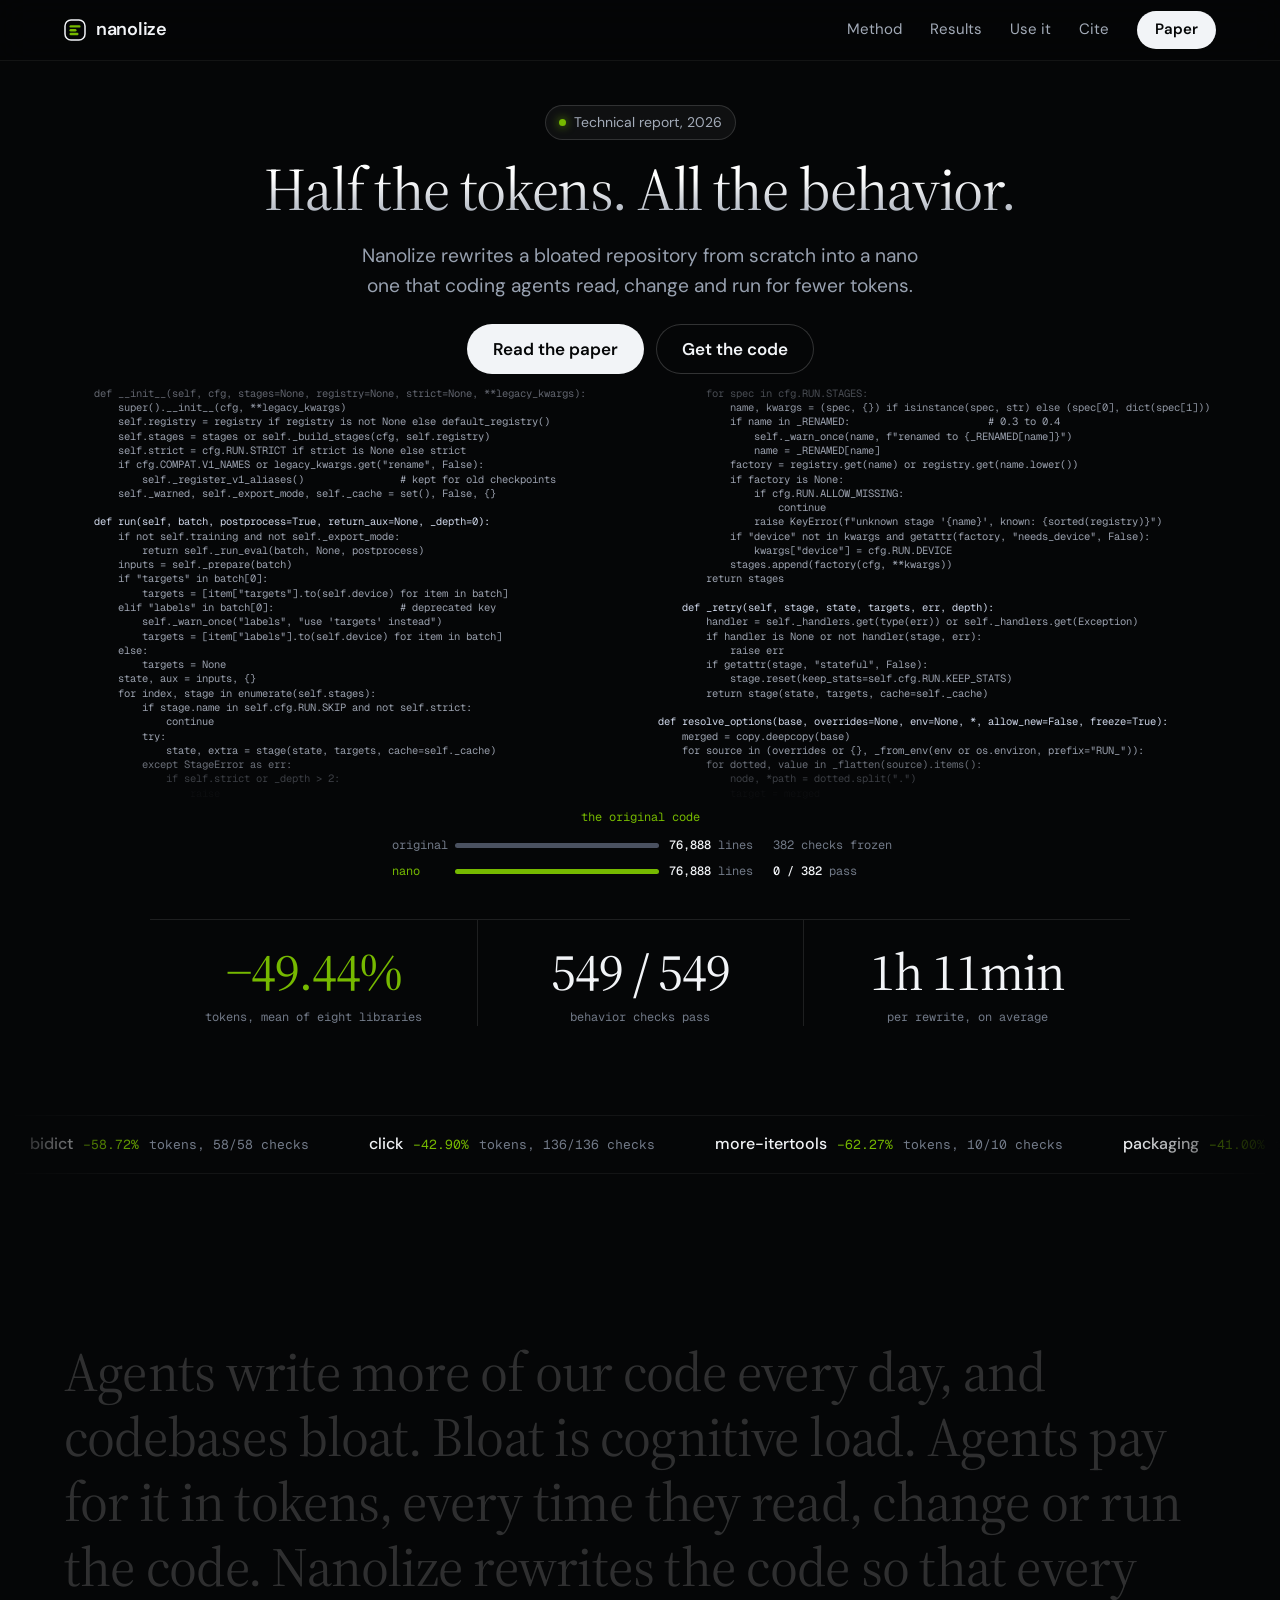
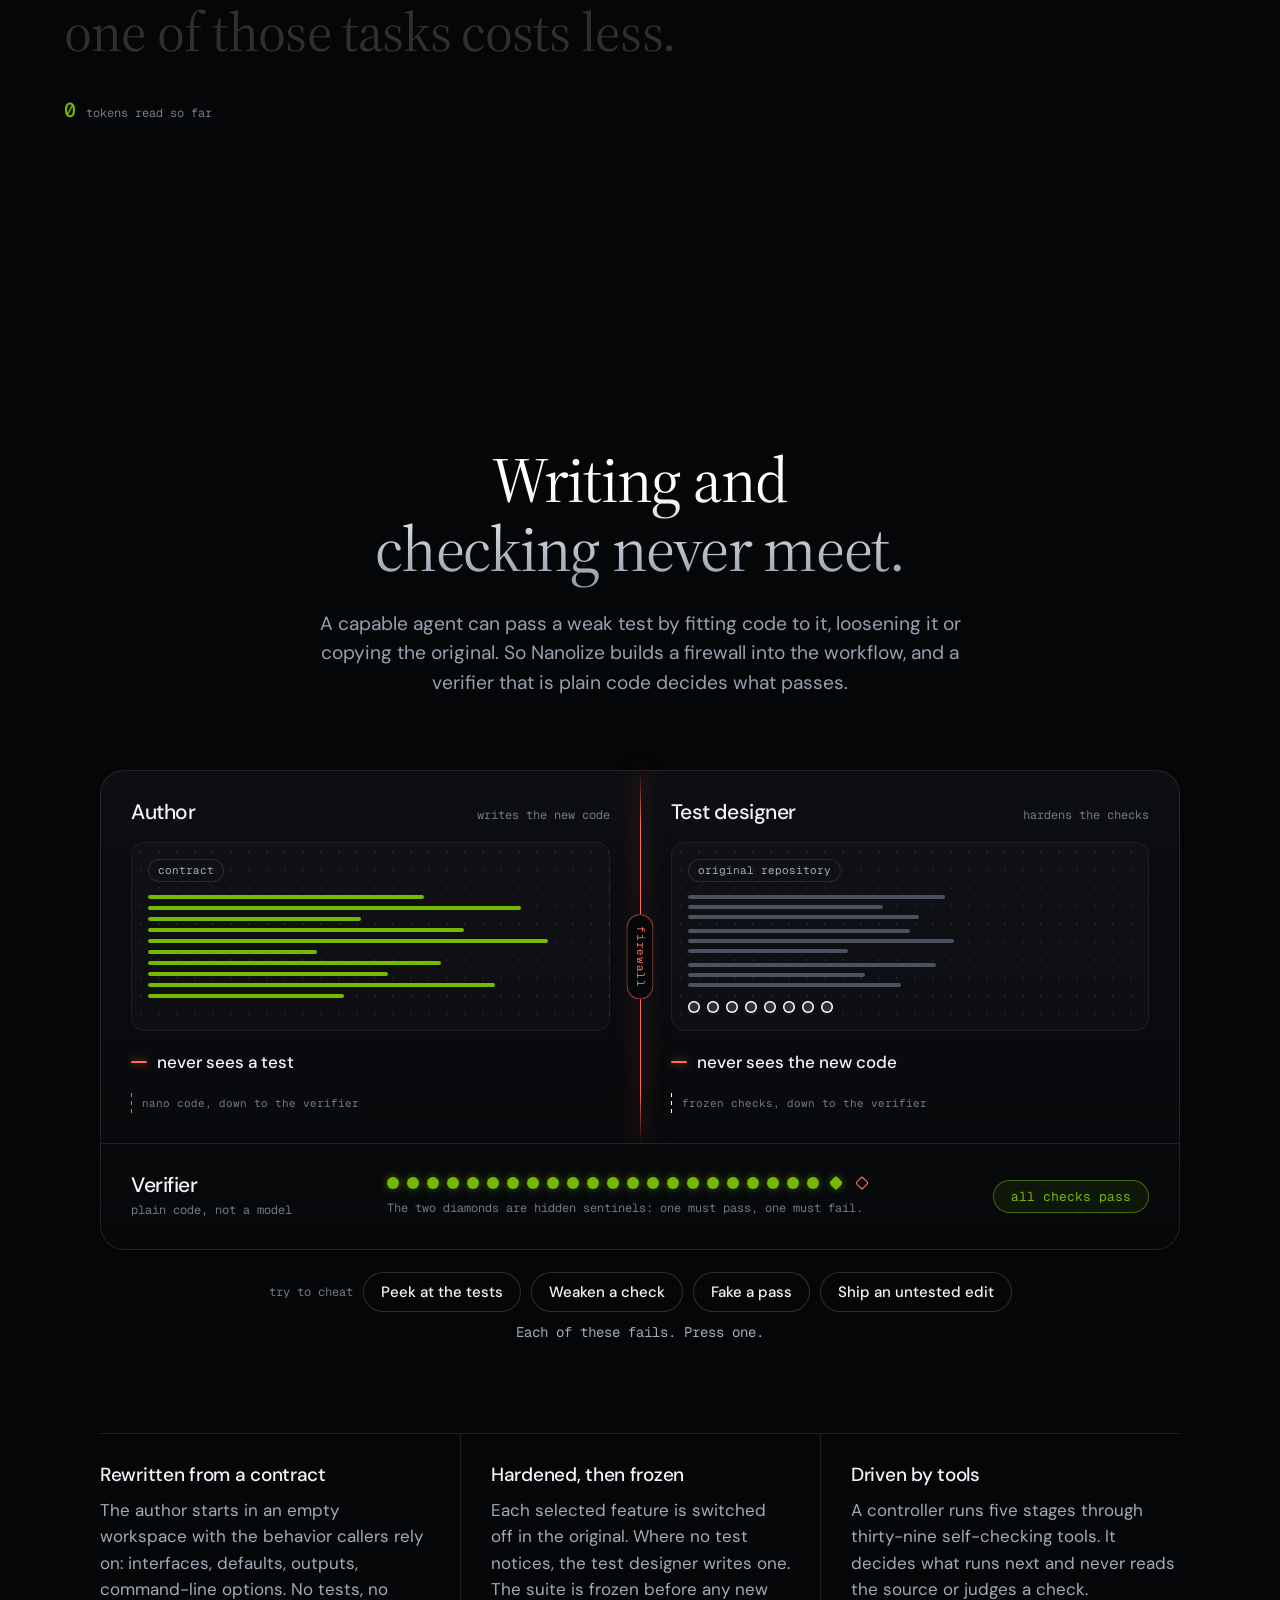
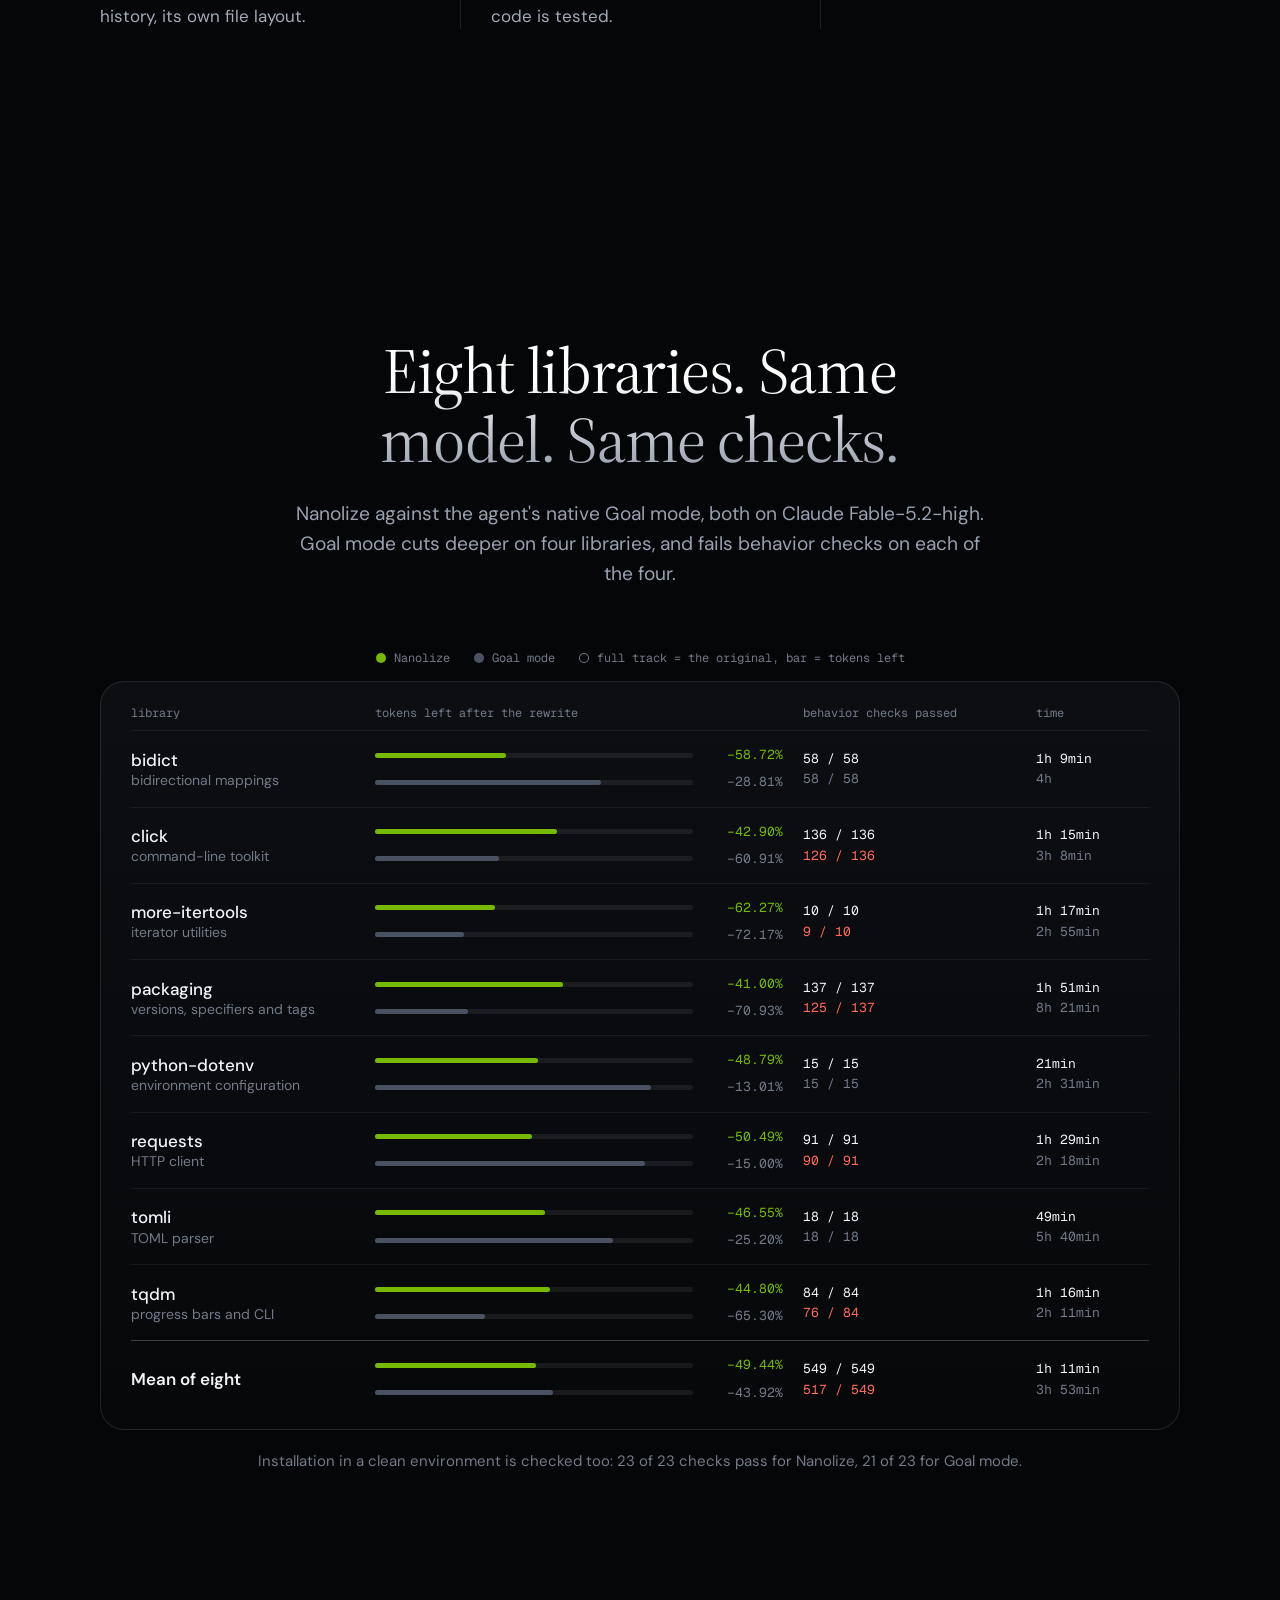
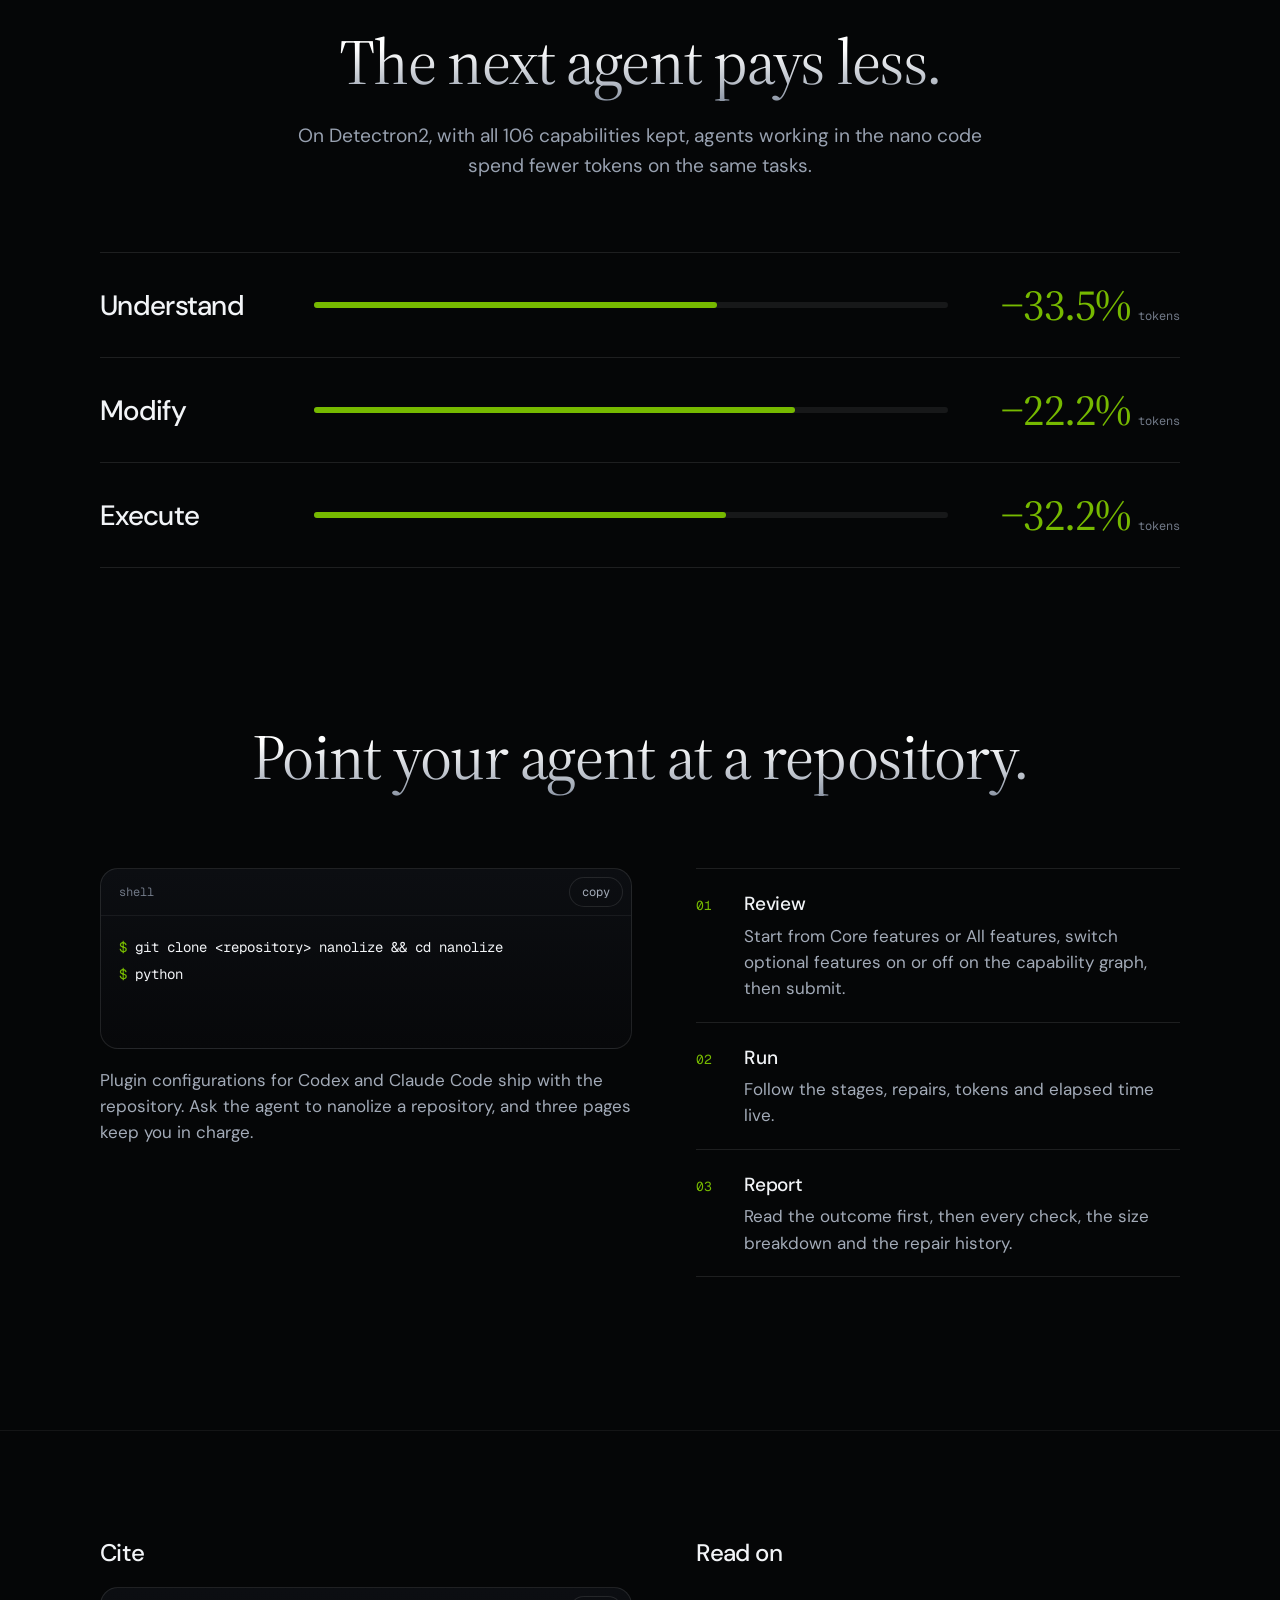
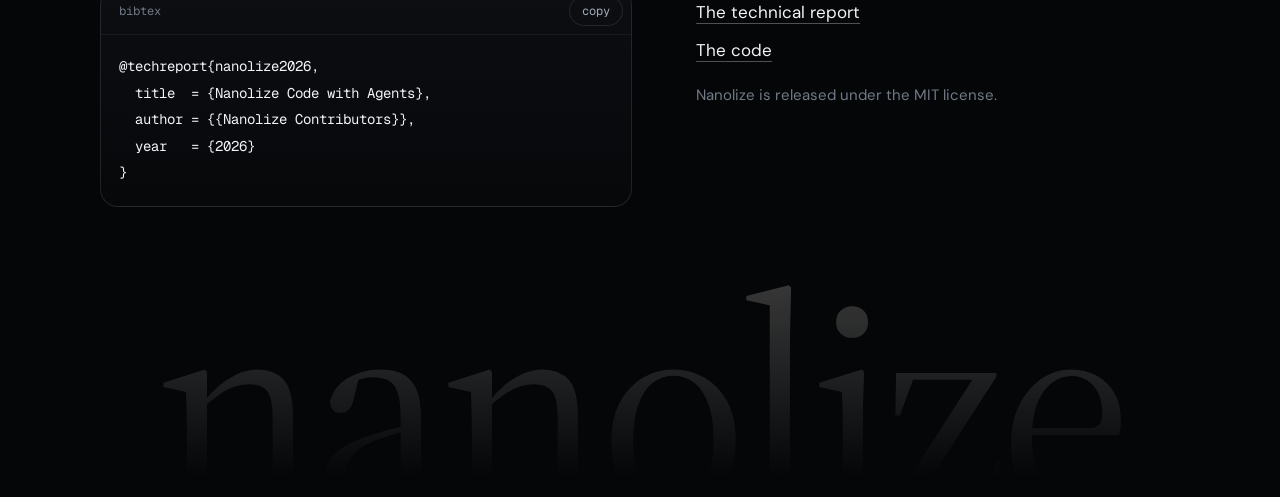
==== index.html @ 51756761 "Build of nanolize-homepage 665083f" ====
<!doctype html>
<html lang="en">
<head>
<meta charset="utf-8">
<meta name="viewport" content="width=device-width, initial-scale=1, viewport-fit=cover">
<title>Nanolize</title>
<meta name="description" content="Nanolize rewrites a bloated repository into a nano one that coding agents read, change and run for fewer tokens.">
<meta name="theme-color" content="#050607">
<link rel="icon" href="data:image/svg+xml,%3Csvg xmlns='http://www.w3.org/2000/svg' viewBox='0 0 22 22'%3E%3Crect width=%2722%27 height=%2722%27 fill=%27%23050607%27/%3E%3Crect x='1' y='1' width='20' height='20' rx='6' fill='none' stroke='%23EEF2FA' stroke-width='1.6'/%3E%3Crect x='5.5' y='6.2' width='11' height='2.4' fill='%23A8E62E'/%3E%3Crect x='5.5' y='10' width='7' height='2.4' fill='%23A8E62E'/%3E%3Crect x='5.5' y='13.8' width='9' height='2.4' fill='%23A8E62E'/%3E%3C/svg%3E">
<style>:root{padding:env(safe-area-inset-top,0px) 0 env(safe-area-inset-bottom,0px)}img{max-width:100%}[hidden]{display:none!important}</style>
<style>
/* Three typefaces, all open-licensed and embedded in the page when it is built (src/fonts): a serif for headlines
   and big numbers, a sans for everything else, a mono for readouts and code. */
@font-face{font-family:"Source Serif 4";font-style:normal;font-weight:300 700;font-display:swap;src:url([data-uri]) format("woff2");unicode-range:U+0000-00FF,U+0131,U+0152-0153,U+02BB-02BC,U+02C6,U+02DA,U+02DC,U+0304,U+0308,U+0329,U+2000-206F,U+20AC,U+2122,U+2191,U+2193,U+2212,U+2215,U+FEFF,U+FFFD}
@font-face{font-family:"DM Sans";font-style:normal;font-weight:300 700;font-display:swap;src:url([data-uri]) format("woff2");unicode-range:U+0000-00FF,U+0131,U+0152-0153,U+02BB-02BC,U+02C6,U+02DA,U+02DC,U+0304,U+0308,U+0329,U+2000-206F,U+20AC,U+2122,U+2191,U+2193,U+2212,U+2215,U+FEFF,U+FFFD}
@font-face{font-family:"Geist Mono";font-style:normal;font-weight:400 600;font-display:swap;src:url([data-uri]) format("woff2");unicode-range:U+0000-00FF,U+0131,U+0152-0153,U+02BB-02BC,U+02C6,U+02DA,U+02DC,U+0304,U+0308,U+0329,U+2000-206F,U+20AC,U+2122,U+2191,U+2193,U+2212,U+2215,U+FEFF,U+FFFD}
/* Shared page for every version. Centred section heads over one scene each; hairlines instead of boxes. Green is
   the only accent (nano code, passing checks); red appears only when something is blocked or fails.
   Colours are tokens so that a version can restyle the whole page: --hi is the high-contrast colour as an rgb
   triple (white on a dark ground, near-black on a light one), --g and --r are the green and red triples for
   fills and glows, --green is the green that is safe for text, --green-f the green for fills. */
:root{
  color-scheme:dark;
  --hi:255,255,255; --g:139,226,52; --r:255,107,87;
  --bg:#050607; --card:linear-gradient(180deg,#0C0E12,#07080A); --nav-bg:rgba(5,6,7,.7);
  --line:rgba(var(--hi),.10); --line-2:rgba(var(--hi),.06);
  --ink:#F2F4F7; --ink-2:#A3ABB8; --ink-3:#727A88; --ink-sub:#98A1B0; --mute:#4A5160;
  --grad-a:#fff; --grad-b:#8E97A6;
  --green:#8BE234; --green-f:#8BE234; --green-2:#C6F59A; --red:#FF6B57; --red-ink:#FFB4A9;
  --sans:"DM Sans",system-ui,-apple-system,"Segoe UI",Roboto,sans-serif;
  --serif:"Source Serif 4","Iowan Old Style","Palatino Linotype",Georgia,serif;
  --mono:"Geist Mono",ui-monospace,"SF Mono",SFMono-Regular,Menlo,Consolas,monospace;
}
*,*::before,*::after{box-sizing:border-box}
html{overflow-x:clip;scroll-behavior:smooth}
body{margin:0;background:var(--bg);color:var(--ink);font-family:var(--sans);font-size:1.0625rem;line-height:1.55;-webkit-text-size-adjust:100%;-webkit-font-smoothing:antialiased}
body::before{content:"";position:fixed;inset:0 0 auto;height:env(safe-area-inset-top,0px);z-index:20;background:var(--bg)}
h1,h2,h3,p,ol,ul,pre,table{margin:0}
ol,ul{padding:0;list-style:none}
a{color:inherit;text-decoration:none}
button{font:inherit;color:inherit}
:focus-visible{outline:2px solid var(--green);outline-offset:3px;border-radius:6px}
.wrap{max-width:1216px;margin-inline:auto;padding-left:max(16px,env(safe-area-inset-left,0px));padding-right:max(16px,env(safe-area-inset-right,0px))}
@media (min-width:760px){.wrap{padding-left:max(32px,env(safe-area-inset-left,0px));padding-right:max(32px,env(safe-area-inset-right,0px))}}
.m{font-family:var(--mono);font-size:.75rem;line-height:1.5;color:var(--ink-3)}
.num{font-variant-numeric:tabular-nums}
.btn{display:inline-flex;align-items:center;justify-content:center;height:50px;padding:0 26px;border-radius:999px;font-weight:600;white-space:nowrap;cursor:pointer;transition:background .2s,box-shadow .2s}
.btn.go{background:var(--ink);color:var(--bg)}
.btn.go:hover{background:rgb(var(--hi));box-shadow:0 0 0 4px rgba(var(--hi),.12)}
.btn.gh{box-shadow:inset 0 0 0 1px rgba(var(--hi),.18)}
.btn.gh:hover{box-shadow:inset 0 0 0 1px rgba(var(--hi),.5)}
.btn.sm{height:38px;padding:0 18px;font-size:.9375rem}

/* ---------- nav ---------- */
.nav{position:sticky;top:env(safe-area-inset-top,0px);z-index:15;background:var(--nav-bg);-webkit-backdrop-filter:blur(16px);backdrop-filter:blur(16px);border-bottom:1px solid var(--line-2)}
.nav .wrap{display:flex;align-items:center;gap:28px;min-height:60px}
.mark .lg{fill:var(--green-f)}
.mark{display:flex;align-items:center;gap:10px;font-weight:650;font-size:1.125rem;letter-spacing:-.02em;margin-right:auto}
.nav nav{display:flex;gap:28px;font-size:.9375rem;color:var(--ink-2)}
.nav nav a:hover{color:var(--ink)}
@media (max-width:759px){.nav nav{display:none}}

/* ---------- hero: shared type; the container and the scene come from the version ---------- */
.chip{display:inline-flex;align-items:center;gap:8px;padding:7px 14px;border-radius:999px;box-shadow:inset 0 0 0 1px rgba(var(--hi),.14);background:rgba(var(--hi),.04);font-size:.875rem;color:var(--ink-2)}
.chip i{width:7px;height:7px;border-radius:50%;background:var(--green-f);box-shadow:0 0 10px rgba(var(--g),.9)}
.grad{background:linear-gradient(180deg,var(--grad-a) 30%,var(--grad-b));-webkit-background-clip:text;background-clip:text;color:transparent;padding-bottom:.08em}
.hero h1{font-weight:500;font-size:clamp(2.75rem,7.2vw,5.9rem);line-height:1.03;letter-spacing:-.045em;margin-top:22px}
.hero h1 span{display:block}
.hero .sub{max-width:34em;margin:18px auto 0;font-size:clamp(1.0625rem,1.5vw,1.25rem);color:var(--ink-sub)}
.cta{display:flex;flex-wrap:wrap;justify-content:center;gap:12px;margin-top:30px}
/* The before/after readout under the scene: the original and the nano code on one scale, with the same checks.
   A version's script sets #orb-phase, #orb-lines, #orb-checks and the width of #orb-bar. */
.cmp{display:grid;gap:8px;width:min(100%,31rem);margin-inline:auto;text-align:left}
.cmp .ph{justify-self:center;display:inline-block;color:var(--green);margin-bottom:2px}
.cmp .row{display:grid;grid-template-columns:4.4em minmax(0,1fr) 7.8em 9.6em;align-items:center;gap:10px;white-space:nowrap}
.cmp .bar{display:block;height:5px;border-radius:99px}
.cmp .bar i{display:block;height:100%;width:100%;border-radius:99px;background:var(--mute)}
.cmp .nano .bar i{width:47.4%;background:var(--green-f)}
.cmp b{font-weight:500;color:var(--ink);transition:color .35s}
.cmp .nano .k{color:var(--green)}
.cmp.done .nano b{color:var(--green)}
.cmp.done .ph{animation:cmp-pop .8s cubic-bezier(.2,1.5,.4,1)}
@keyframes cmp-pop{0%{transform:scale(1)}35%{transform:scale(1.6)}100%{transform:scale(1)}}
@media (max-width:519px){.cmp .row{grid-template-columns:4.2em minmax(0,1fr) 7.8em}.cmp .c{grid-column:2/-1;margin-top:-6px}}
@media (prefers-reduced-motion: reduce){.cmp.done .ph{animation:none}}
.nums{display:grid;grid-template-columns:repeat(3,minmax(0,1fr));max-width:980px;margin:clamp(22px,3vw,40px) auto 0;border-top:1px solid var(--line)}
.nums li{padding:26px 12px 0}
.nums li+li{border-left:1px solid var(--line)}
.nums b{display:block;font-weight:500;font-size:clamp(1.9rem,4.2vw,3.25rem);line-height:1;letter-spacing:-.04em}
.nums li:first-child b{color:var(--green)}
.nums span{display:block;margin-top:10px}
@media (max-width:759px){.nums{grid-template-columns:minmax(0,1fr);border-top:0}.nums li{border-top:1px solid var(--line);padding:22px 0}.nums li+li{border-left:0}}

/* ---------- ticker ---------- */
.ticker{overflow:hidden;border-block:1px solid var(--line-2);-webkit-mask-image:linear-gradient(90deg,transparent,#000 12%,#000 88%,transparent);mask-image:linear-gradient(90deg,transparent,#000 12%,#000 88%,transparent)}
.ticker .run{display:flex;width:max-content;animation:slide 52s linear infinite}
.ticker:hover .run{animation-play-state:paused}
.ticker ul{display:flex}
.ticker li{display:flex;align-items:baseline;gap:10px;padding:16px 30px;font-family:var(--mono);font-size:.8125rem;color:var(--ink-3);white-space:nowrap}
.ticker b{font-family:var(--sans);font-weight:500;font-size:1rem;color:var(--ink)}
.ticker em{font-style:normal;color:var(--green)}
@keyframes slide{to{transform:translateX(-50%)}}

/* ---------- sections ---------- */
.sec{padding-block:clamp(80px,12vw,168px)}
.head{text-align:center;max-width:50rem;margin-inline:auto}
.h2{font-weight:500;font-size:clamp(2.1rem,5.2vw,4rem);line-height:1.05;letter-spacing:-.042em;text-wrap:balance}
.lede{margin:20px auto 0;max-width:36em;font-size:clamp(1.0625rem,1.5vw,1.25rem);color:var(--ink-sub)}

/* statement */
.say{padding-block:clamp(88px,13vw,190px)}
.say-text{font-weight:500;font-size:clamp(1.75rem,4.3vw,3.6rem);line-height:1.13;letter-spacing:-.038em;max-width:21em;margin-inline:auto}
.js .say-text span{color:rgba(var(--hi),.17);transition:color .3s}
.js .say-text span.lit{color:var(--ink)}
.say-meter{max-width:calc(21 * clamp(1.75rem,4.3vw,3.6rem));margin:30px auto 0;display:flex;align-items:baseline;gap:10px}
.say-meter b{font-weight:500;font-size:1.25rem;color:var(--green);font-variant-numeric:tabular-nums}

/* ---------- firewall scene ---------- */
.fw{position:relative;display:grid;grid-template-columns:minmax(0,1fr) 1px minmax(0,1fr);max-width:1080px;margin:clamp(40px,6vw,72px) auto 0;border:1px solid var(--line);border-radius:24px;background:var(--card)}
.room{padding:clamp(18px,2.6vw,30px);display:grid;gap:18px;grid-template-rows:auto 1fr auto auto;min-width:0}
.room header,.verifier .who{display:flex;flex-wrap:wrap;align-items:baseline;justify-content:space-between;gap:4px 16px}
.fw h3{font-weight:500;font-size:1.3125rem;line-height:1.1;letter-spacing:-.02em}
.ws{min-height:168px;border:1px solid var(--line-2);border-radius:14px;background:rgba(var(--hi),.02) radial-gradient(rgba(var(--hi),.07) 1px,transparent 1.3px) 0 0/18px 18px;padding:16px;display:grid;gap:13px;align-content:start}
.tagc{justify-self:start;font-family:var(--mono);font-size:.6875rem;line-height:1;padding:6px 10px;border-radius:999px;box-shadow:inset 0 0 0 1px var(--line);color:var(--ink-2)}
.code{display:grid;gap:7px}
.code i{display:block;height:4px;width:0;border-radius:99px;background:var(--green-f);transition:width .32s cubic-bezier(.2,.7,.2,1),background .2s}
.code i.on{width:var(--w)}
.code i.edited{width:var(--w2);background:rgb(var(--hi))}
.repo{display:grid;gap:10px}
.grp{display:grid;gap:6px;position:relative;transition:opacity .3s}
.grp i{display:block;height:4px;width:var(--w);border-radius:99px;background:var(--mute)}
.grp.ko{opacity:.25}
.grp::after{content:"switched off";position:absolute;right:0;top:50%;transform:translateY(-50%);font-family:var(--mono);font-size:.6875rem;color:var(--red);opacity:0;transition:opacity .2s}
.grp.ko::after{opacity:1}
.tray{display:flex;flex-wrap:wrap;gap:7px;align-items:center;min-height:14px}
.tray i{width:12px;height:12px;border-radius:50%;box-shadow:inset 0 0 0 1.5px var(--ink-3);transform:scale(0);transition:transform .28s cubic-bezier(.3,1.6,.5,1),box-shadow .3s,background .3s}
.tray i.on{transform:scale(1)}
.tray i.new.on{box-shadow:inset 0 0 0 1.5px var(--green-f)}
.tray i.frozen,.tray i.new.frozen{box-shadow:inset 0 0 0 1.5px rgb(var(--hi));background:rgba(var(--hi),.14)}
.never{display:flex;align-items:center;gap:10px;font-weight:500}
.never::before{content:"";flex:none;width:16px;height:2px;border-radius:2px;background:var(--red);box-shadow:0 0 8px rgba(var(--r),.8)}
.pipe{display:flex;align-items:center;gap:10px;font-family:var(--mono);font-size:.6875rem;color:var(--ink-3);height:20px}
.pipe::before{content:"";width:1px;height:20px;background-image:repeating-linear-gradient(180deg,var(--green-f) 0 4px,transparent 4px 8px);background-size:1px 8px;animation:flow .5s linear infinite}
.pipe.w::before{background-image:repeating-linear-gradient(180deg,rgb(var(--hi)) 0 4px,transparent 4px 8px)}
.pipe .b{display:none}
.pipe.up{color:var(--red)}
.pipe.up::before{background-image:repeating-linear-gradient(180deg,var(--red) 0 4px,transparent 4px 8px);animation-direction:reverse}
.pipe.up .a{display:none} .pipe.up .b{display:inline}
@keyframes flow{to{background-position:0 8px}}
.wall{position:relative;background:linear-gradient(180deg,transparent,var(--red) 14%,var(--red) 86%,transparent);box-shadow:0 0 22px 1px rgba(var(--r),.45);transition:box-shadow .15s}
.wall.hit{box-shadow:0 0 46px 7px rgba(var(--r),.95)}
.wall span{position:absolute;left:50%;top:50%;transform:translate(-50%,-50%);writing-mode:vertical-rl;font-family:var(--mono);font-size:.6875rem;letter-spacing:.06em;background:var(--bg);color:var(--red);padding:12px 5px;border-radius:999px;box-shadow:inset 0 0 0 1px rgba(var(--r),.6)}
.verifier{grid-column:1/-1;border-top:1px solid var(--line);padding:clamp(18px,2.6vw,30px);display:grid;grid-template-columns:minmax(0,14rem) minmax(0,1fr) auto;gap:16px 32px;align-items:center}
.verifier .who{display:grid;gap:4px}
.vbox{display:grid;gap:10px;min-width:0}
.vrow{display:flex;flex-wrap:wrap;gap:8px;align-items:center}
.vrow i{width:12px;height:12px;border-radius:50%;box-shadow:inset 0 0 0 1.5px rgba(var(--hi),.55);transition:background .18s,box-shadow .18s,transform .25s}
.vrow i.on{background:var(--green-f);box-shadow:0 0 10px rgba(var(--g),.5)}
.vrow i.bad{background:var(--red);box-shadow:0 0 12px rgba(var(--r),.7)}
.vrow i.sp,.vrow i.sf{border-radius:3px;transform:rotate(45deg) scale(.86);margin-inline:3px}
.vrow i.sf.on{background:transparent;box-shadow:inset 0 0 0 1.5px var(--red)}
.vrow i.tamper{transform:scale(.45);background:transparent;box-shadow:inset 0 0 0 1.5px var(--red)}
.vrow.lock i{box-shadow:inset 0 0 0 1.5px rgb(var(--hi)),0 0 10px rgba(var(--hi),.6)}
.vrow.faked i,.vrow.faked i.sf{background:var(--green-f);box-shadow:0 0 10px rgba(var(--g),.5)}
.vrow.shake{animation:shake .4s}
@keyframes shake{20%{transform:translateX(-6px)}40%{transform:translateX(6px)}60%{transform:translateX(-4px)}80%{transform:translateX(3px)}}
.badge{font-family:var(--mono);font-size:.8125rem;line-height:1;padding:10px 14px;border-radius:999px;box-shadow:inset 0 0 0 1px var(--line);color:var(--ink-2);white-space:nowrap;min-width:12em;text-align:center;transition:color .2s,box-shadow .2s,background .2s}
.badge.pass{color:var(--green);background:rgba(var(--g),.08);box-shadow:inset 0 0 0 1px rgba(var(--g),.5)}
.badge.fail,.badge.void,.badge.rej{color:var(--red);background:rgba(var(--r),.08);box-shadow:inset 0 0 0 1px rgba(var(--r),.55)}
.packet{position:absolute;z-index:3;font-family:var(--mono);font-size:.6875rem;line-height:1;padding:6px 10px;border-radius:999px;background:rgb(var(--hi));color:var(--bg);transform:translate(-50%,-50%);pointer-events:none;box-shadow:0 0 16px rgba(var(--hi),.5)}
.packet.hit{background:var(--red);color:#fff;box-shadow:0 0 22px rgba(var(--r),.9)}
.cheats{display:flex;flex-wrap:wrap;align-items:center;justify-content:center;gap:10px 10px;max-width:1080px;margin:22px auto 0}
.cheats button{height:40px;padding:0 18px;border:0;border-radius:999px;background:none;box-shadow:inset 0 0 0 1px rgba(var(--hi),.16);font-weight:500;font-size:.9375rem;cursor:pointer;transition:box-shadow .2s,color .2s}
.cheats button:hover,.cheats button.act{box-shadow:inset 0 0 0 1px var(--red);color:var(--red-ink)}
.verdict{flex:1 1 100%;text-align:center;font-family:var(--mono);font-size:.875rem;color:var(--ink-2);min-height:1.6em}
.verdict b{color:var(--red);font-weight:500}
.facts{display:grid;grid-template-columns:repeat(3,minmax(0,1fr));max-width:1080px;margin:clamp(48px,7vw,88px) auto 0;border-top:1px solid var(--line)}
.facts li{padding:26px clamp(16px,2.4vw,30px) 0;color:var(--ink-2)}
.facts li:first-child{padding-left:0} .facts li:last-child{padding-right:0}
.facts li+li{border-left:1px solid var(--line)}
.facts b{display:block;font-weight:500;font-size:1.1875rem;letter-spacing:-.015em;color:var(--ink);margin-bottom:8px}
@media (max-width:759px){
  .fw{grid-template-columns:minmax(0,1fr)}
  .wall{height:1px;background:linear-gradient(90deg,transparent,var(--red) 14%,var(--red) 86%,transparent)}
  .wall span{writing-mode:horizontal-tb;padding:5px 12px}
  .verifier{grid-template-columns:minmax(0,1fr)} .badge{justify-self:start}
  .facts{grid-template-columns:minmax(0,1fr);border-top:0}
  .facts li,.facts li:first-child,.facts li:last-child{padding:22px 0;border-top:1px solid var(--line)} .facts li+li{border-left:0}
}

/* ---------- results ---------- */
.legend{display:flex;flex-wrap:wrap;justify-content:center;gap:6px 24px;margin-top:clamp(36px,5vw,60px)}
.legend span{display:inline-flex;align-items:center;gap:8px}
.legend i{width:10px;height:10px;border-radius:50%;background:var(--green-f)}
.legend .g i{background:var(--mute)}
.legend .t i{background:none;box-shadow:inset 0 0 0 1px var(--ink-3)}
.scroll{overflow-x:auto;max-width:1080px;margin:14px auto 0;border:1px solid var(--line);border-radius:24px;background:var(--card);padding:8px clamp(14px,2.4vw,30px) 12px}
.libs{width:100%;min-width:700px;border-collapse:collapse;font-variant-numeric:tabular-nums}
.libs th,.libs td{text-align:left;padding:14px 20px 14px 0;border-top:1px solid var(--line-2);vertical-align:middle}
.libs thead th{border-top:0;font-family:var(--mono);font-size:.75rem;font-weight:400;color:var(--ink-3);padding-bottom:8px}
.libs tbody th{font-weight:500;width:24%;line-height:1.3}
.libs tbody th span{display:block;font-weight:400;font-size:.875rem;color:var(--ink-3)}
.libs .bars{width:42%}
.pair{display:grid;gap:7px}
.barline{display:grid;grid-template-columns:minmax(0,1fr) 4.6em;align-items:center;gap:12px}
.track{display:block;height:5px;border-radius:99px;background:rgba(var(--hi),.07)}
.track i{display:block;height:100%;width:var(--w);border-radius:99px;background:var(--green-f);transition:width 1.5s cubic-bezier(.2,.7,.15,1)}
.barline.g .track i{background:var(--mute);transition-delay:.12s}
.js [data-reveal]:not(.in) .track i{width:100%}
.barline b{font-family:var(--mono);font-weight:400;font-size:.8125rem;text-align:right;color:var(--ink-3)}
.barline.n b{color:var(--green)}
.two{display:grid;gap:3px;font-family:var(--mono);font-size:.8125rem;line-height:1.35;white-space:nowrap}
.two .g{color:var(--ink-3)}
.two .bad{color:var(--red)}
.libs tfoot th,.libs tfoot td{border-top:1px solid rgba(var(--hi),.22)}
.libs tfoot th{font-weight:600}
.after{margin:20px auto 0;max-width:1080px;text-align:center;color:var(--ink-3);font-size:.9375rem}

/* agents */
.meters{display:grid;max-width:1080px;margin:clamp(40px,6vw,72px) auto 0;border-top:1px solid var(--line)}
.meters li{display:grid;grid-template-columns:minmax(0,11rem) minmax(0,1fr) auto;align-items:center;gap:12px clamp(16px,3vw,44px);padding-block:clamp(20px,2.8vw,30px);border-bottom:1px solid var(--line)}
.meters .what{font-weight:500;font-size:clamp(1.25rem,2.4vw,1.75rem);letter-spacing:-.025em}
.meters .track{height:6px}
.meters .pct{font-weight:500;font-size:clamp(1.75rem,3.6vw,2.75rem);line-height:1;letter-spacing:-.04em;color:var(--green);font-variant-numeric:tabular-nums;white-space:nowrap;min-width:4.4em;text-align:right}
.meters .pct small{font-family:var(--mono);font-size:.75rem;font-weight:400;letter-spacing:0;color:var(--ink-3);margin-left:8px}
@media (max-width:759px){.meters li{grid-template-columns:minmax(0,1fr) auto}.meters .track{grid-column:1/-1;grid-row:2}}

/* use */
.use-grid{display:grid;grid-template-columns:minmax(0,1.1fr) minmax(0,1fr);gap:clamp(28px,5vw,72px);max-width:1080px;margin:clamp(40px,6vw,72px) auto 0;align-items:start}
.term{border:1px solid var(--line);border-radius:18px;background:var(--card);min-width:0;overflow:hidden}
.term .bar{display:flex;align-items:center;justify-content:space-between;gap:12px;padding:8px 8px 8px 18px;border-bottom:1px solid var(--line-2)}
.term pre{padding:18px 18px 20px;overflow-x:auto;font-family:var(--mono);font-size:.875rem;line-height:1.9;color:var(--ink);min-height:9.4em}
.term .p{color:var(--green);user-select:none}
.term .c{color:var(--ink-3)}
.copy{height:30px;padding:0 13px;border:0;border-radius:999px;background:none;box-shadow:inset 0 0 0 1px var(--line);font-family:var(--mono);font-size:.75rem;cursor:pointer;color:var(--ink-2)}
.copy:hover{box-shadow:inset 0 0 0 1px rgba(var(--hi),.4);color:var(--ink)}
.use-note{margin-top:18px;color:var(--ink-2);max-width:32em}
.steps{counter-reset:s;display:grid;border-top:1px solid var(--line)}
.steps li{counter-increment:s;display:grid;grid-template-columns:3rem minmax(0,1fr);align-items:baseline;border-bottom:1px solid var(--line);padding-block:20px;color:var(--ink-2)}
.steps li::before{content:"0" counter(s);font-family:var(--mono);font-size:.8125rem;color:var(--green)}
.steps b{display:block;font-weight:500;font-size:1.1875rem;letter-spacing:-.015em;color:var(--ink);margin-bottom:4px}
@media (max-width:759px){.use-grid{grid-template-columns:minmax(0,1fr)}}

/* foot */
.foot{border-top:1px solid var(--line-2);padding-top:clamp(56px,8vw,104px);overflow:hidden}
.foot-grid{display:grid;grid-template-columns:minmax(0,1.1fr) minmax(0,1fr);gap:clamp(28px,5vw,72px);max-width:1080px;margin-inline:auto;align-items:start}
.foot h2{font-weight:500;font-size:1.5rem;letter-spacing:-.025em;margin-bottom:16px}
.foot .term pre{min-height:0}
.foot .links{display:grid;gap:12px;justify-items:start}
.foot .links a{text-decoration:underline;text-decoration-color:rgba(var(--hi),.3);text-underline-offset:5px}
.foot .links a:hover{text-decoration-color:rgb(var(--hi))}
.foot .links p{color:var(--ink-3);font-size:.9375rem;margin-top:8px;max-width:26em}
.word{font-weight:600;font-size:clamp(5rem,23.5vw,21rem);line-height:.8;letter-spacing:-.065em;text-align:center;white-space:nowrap;margin-top:clamp(40px,6vw,80px);margin-bottom:-.09em;background:linear-gradient(180deg,rgba(var(--hi),.2),rgba(var(--hi),0) 82%);-webkit-background-clip:text;background-clip:text;color:transparent;user-select:none}
@media (max-width:759px){.foot-grid{grid-template-columns:minmax(0,1fr)}}

@media (prefers-reduced-motion: reduce){
  html{scroll-behavior:auto}
  .ticker .run,.pipe::before{animation:none}
  .ticker .run{flex-wrap:wrap;width:auto} .ticker .dup{display:none}
  .track i,.code i,.tray i,.vrow i{transition:none}
}
/* ---------- type roles: headlines, the statement, big numbers and the wordmark are set in the serif ---------- */
.hero h1,.h2,.say-text,.nums b,.meters .pct,.word{font-family:var(--serif);font-weight:400;font-optical-sizing:auto}
.hero h1{letter-spacing:-.022em;line-height:1.06}
.h2{letter-spacing:-.02em;line-height:1.08}
.say-text{letter-spacing:-.014em;line-height:1.18}
.nums b,.meters .pct{letter-spacing:-.02em}
.word{letter-spacing:-.03em}
.mark{font-weight:600;letter-spacing:-.015em}
/* ---------- star version: the dark page; the lit green sits on NVIDIA green (#76B900) ---------- */
:root{--g:118,185,0;--green:#76B900;--green-f:#76B900;--green-2:#B9E769}
/* The sky fills the whole first screen behind everything. The words are on top, centred; the scene is below them,
   as wide as the page. On wide screens the headline is one line so that the scene still fits the first screen. */
.hero{position:relative;overflow:hidden;text-align:center;padding-block:clamp(28px,3.4vw,44px) clamp(48px,7vw,96px)}
#sky{position:absolute;inset:0;width:100%;height:100%;pointer-events:none;-webkit-mask-image:linear-gradient(180deg,#000 84%,transparent);mask-image:linear-gradient(180deg,#000 84%,transparent)}
.hero>.wrap{position:relative;z-index:1}
.hero .sub{max-width:38em;text-wrap:balance}
.stage{position:relative;height:clamp(396px,104vw,490px);margin-top:14px}
.stage .cmp{position:absolute;left:0;right:0;bottom:0}
@media (min-width:1000px){
  .hero h1{font-size:clamp(3rem,4.7vw,4.3rem);margin-top:18px}
  .hero h1 span{display:inline}
  .hero .sub{margin-top:14px}
  .cta{margin-top:24px}
  .stage{height:clamp(336px,calc(100svh - 400px),580px);margin-top:6px}
}
</style>
</head>
<body>
<header class="nav">
  <div class="wrap">
    <a class="mark" href="#top" aria-label="Nanolize">
      <svg width="22" height="22" viewBox="0 0 22 22" aria-hidden="true"><rect x="1" y="1" width="20" height="20" rx="6" fill="none" stroke="currentColor" stroke-width="1.5"/><rect x="5.5" y="6.2" width="11" height="2.4" rx="1.2" class="lg"/><rect x="5.5" y="10" width="7" height="2.4" rx="1.2" class="lg"/><rect x="5.5" y="13.8" width="9" height="2.4" rx="1.2" class="lg"/></svg>
      nanolize
    </a>
    <nav aria-label="Sections"><a href="#method">Method</a><a href="#results">Results</a><a href="#use">Use it</a><a href="#cite">Cite</a></nav>
    <a class="btn go sm" href="#">Paper</a>
  </div>
</header>

<main>
  <section class="hero" id="top">
    <canvas id="sky" aria-hidden="true"></canvas>
    <div class="wrap">
      <span class="chip"><i></i>Technical report, 2026</span>
      <h1 class="grad"><span>Half the tokens.</span> <span>All the behavior.</span></h1>
      <p class="sub">Nanolize rewrites a bloated repository from scratch into a nano one that coding agents read, change and run for fewer tokens.</p>
      <p class="cta"><a class="btn go" href="#">Read the paper</a><a class="btn gh" href="#">Get the code</a></p>
      <div class="stage" id="stage" role="img" aria-label="Animation: a wall of complicated code turns into a sky of stars joined by a tangle of lines, the same code drawn as a graph. Then the sky is simplified to a subgraph: the stars and lines that stay, standing for 36,458 of Detectron2's 76,888 lines, light up green as a spiral galaxy, a small core and two arms winding out of it with a knot of stars at every package, the rest fade, 382 checks run out along the arms and the subgraph flashes. Stars and lines near the pointer brighten.">
        <div class="cmp m" id="cmp">
          <span class="ph" id="orb-phase">delivered</span>
          <div class="row"><span class="k">original</span><span class="bar"><i></i></span><span><b class="num">76,888</b> lines</span><span class="c">382 checks frozen</span></div>
          <div class="row nano"><span class="k">nano</span><span class="bar"><i id="orb-bar"></i></span><span><b class="num" id="orb-lines">36,458</b> lines</span><span class="c"><b class="num" id="orb-checks">382 / 382</b> pass</span></div>
        </div>
      </div>
      <ul class="nums">
        <li><b class="num">−49.44%</b><span class="m">tokens, mean of eight libraries</span></li>
        <li><b class="num">549 / 549</b><span class="m">behavior checks pass</span></li>
        <li><b class="num">1h 11min</b><span class="m">per rewrite, on average</span></li>
      </ul>
    </div>
  </section>

  <div class="ticker" aria-label="Results on eight libraries">
    <div class="run">
      <ul>
        <li><b>bidict</b><em>−58.72%</em> tokens, 58/58 checks</li>
        <li><b>click</b><em>−42.90%</em> tokens, 136/136 checks</li>
        <li><b>more-itertools</b><em>−62.27%</em> tokens, 10/10 checks</li>
        <li><b>packaging</b><em>−41.00%</em> tokens, 137/137 checks</li>
        <li><b>python-dotenv</b><em>−48.79%</em> tokens, 15/15 checks</li>
        <li><b>requests</b><em>−50.49%</em> tokens, 91/91 checks</li>
        <li><b>tomli</b><em>−46.55%</em> tokens, 18/18 checks</li>
        <li><b>tqdm</b><em>−44.80%</em> tokens, 84/84 checks</li>
      </ul>
      <ul class="dup" aria-hidden="true">
        <li><b>bidict</b><em>−58.72%</em> tokens, 58/58 checks</li>
        <li><b>click</b><em>−42.90%</em> tokens, 136/136 checks</li>
        <li><b>more-itertools</b><em>−62.27%</em> tokens, 10/10 checks</li>
        <li><b>packaging</b><em>−41.00%</em> tokens, 137/137 checks</li>
        <li><b>python-dotenv</b><em>−48.79%</em> tokens, 15/15 checks</li>
        <li><b>requests</b><em>−50.49%</em> tokens, 91/91 checks</li>
        <li><b>tomli</b><em>−46.55%</em> tokens, 18/18 checks</li>
        <li><b>tqdm</b><em>−44.80%</em> tokens, 84/84 checks</li>
      </ul>
    </div>
  </div>

  <section class="say" id="why">
    <div class="wrap">
      <p class="say-text" id="say">Agents write more of our code every day, and codebases bloat. Bloat is cognitive load. Agents pay for it in tokens, every time they read, change or run the code. Nanolize rewrites the code so that every one of those tasks costs less.</p>
      <p class="say-meter m" id="say-meter" hidden><b id="say-n">0</b>tokens read so far</p>
    </div>
  </section>

  <section class="sec" id="method">
    <div class="wrap">
      <div class="head">
        <h2 class="h2 grad">Writing and checking never meet.</h2>
        <p class="lede">A capable agent can pass a weak test by fitting code to it, loosening it or copying the original. So Nanolize builds a firewall into the workflow, and a verifier that is plain code decides what passes.</p>
      </div>

      <div class="fw" id="fw">
        <div class="room">
          <header><h3>Author</h3><span class="m">writes the new code</span></header>
          <div class="ws">
            <span class="tagc">contract</span>
            <div class="code" id="fw-code">
              <i style="--w:62%;--w2:30%"></i><i style="--w:84%;--w2:50%"></i><i style="--w:48%;--w2:70%"></i><i style="--w:71%;--w2:36%"></i><i style="--w:90%;--w2:58%"></i><i style="--w:38%;--w2:66%"></i><i style="--w:66%;--w2:40%"></i><i style="--w:54%;--w2:80%"></i><i style="--w:78%;--w2:44%"></i><i style="--w:44%;--w2:60%"></i>
            </div>
          </div>
          <p class="never">never sees a test</p>
          <p class="pipe" id="pipe-l"><span class="a">nano code, down to the verifier</span><span class="b">feedback, up to the author</span></p>
        </div>
        <div class="wall" id="fw-wall"><span>firewall</span></div>
        <div class="room">
          <header><h3>Test designer</h3><span class="m">hardens the checks</span></header>
          <div class="ws">
            <span class="tagc">original repository</span>
            <div class="repo" id="fw-repo">
              <div class="grp"><i style="--w:58%"></i><i style="--w:44%"></i><i style="--w:52%"></i></div>
              <div class="grp"><i style="--w:50%"></i><i style="--w:60%"></i><i style="--w:36%"></i></div>
              <div class="grp"><i style="--w:56%"></i><i style="--w:40%"></i><i style="--w:48%"></i></div>
            </div>
            <div class="tray" id="fw-tray"><i></i><i></i><i></i><i></i><i></i><i class="new"></i><i class="new"></i><i class="new"></i></div>
          </div>
          <p class="never">never sees the new code</p>
          <p class="pipe w"><span>frozen checks, down to the verifier</span></p>
        </div>
        <div class="verifier">
          <div class="who"><h3>Verifier</h3><span class="m">plain code, not a model</span></div>
          <div class="vbox">
            <div class="vrow" id="fw-vrow"><i></i><i></i><i></i><i></i><i></i><i></i><i></i><i></i><i></i><i></i><i></i><i></i><i></i><i></i><i></i><i></i><i></i><i></i><i></i><i></i><i></i><i></i><i class="sp"></i><i class="sf"></i></div>
            <span class="m">The two diamonds are hidden sentinels: one must pass, one must fail.</span>
          </div>
          <span class="badge pass" id="fw-badge">all checks pass</span>
        </div>
      </div>

      <div class="cheats">
        <span class="m">try to cheat</span>
        <button type="button" data-cheat="peek">Peek at the tests</button>
        <button type="button" data-cheat="weaken">Weaken a check</button>
        <button type="button" data-cheat="fake">Fake a pass</button>
        <button type="button" data-cheat="ship">Ship an untested edit</button>
        <p class="verdict" id="fw-verdict" aria-live="polite">Each of these fails. Press one.</p>
      </div>

      <ul class="facts">
        <li><b>Rewritten from a contract</b>The author starts in an empty workspace with the behavior callers rely on: interfaces, defaults, outputs, command-line options. No tests, no history, its own file layout.</li>
        <li><b>Hardened, then frozen</b>Each selected feature is switched off in the original. Where no test notices, the test designer writes one. The suite is frozen before any new code is tested.</li>
        <li><b>Driven by tools</b>A controller runs five stages through thirty-nine self-checking tools. It decides what runs next and never reads the source or judges a check.</li>
      </ul>
    </div>
  </section>

  <section class="sec" id="results" data-reveal>
    <div class="wrap">
      <div class="head">
        <h2 class="h2 grad">Eight libraries. Same model. Same checks.</h2>
        <p class="lede">Nanolize against the agent's native Goal mode, both on Claude Fable-5.2-high. Goal mode cuts deeper on four libraries, and fails behavior checks on each of the four.</p>
      </div>
      <p class="legend m"><span><i></i>Nanolize</span><span class="g"><i></i>Goal mode</span><span class="t"><i></i>full track = the original, bar = tokens left</span></p>
      <div class="scroll">
        <table class="libs">
          <thead><tr><th scope="col">library</th><th scope="col">tokens left after the rewrite</th><th scope="col">behavior checks passed</th><th scope="col">time</th></tr></thead>
          <tbody>
            <tr><th scope="row">bidict<span>bidirectional mappings</span></th>
              <td class="bars"><div class="pair"><div class="barline n"><span class="track" style="--w:41.28%"><i></i></span><b>−58.72%</b></div><div class="barline g"><span class="track" style="--w:71.19%"><i></i></span><b>−28.81%</b></div></div></td>
              <td><div class="two"><span>58 / 58</span><span class="g">58 / 58</span></div></td><td><div class="two"><span>1h 9min</span><span class="g">4h</span></div></td></tr>
            <tr><th scope="row">click<span>command-line toolkit</span></th>
              <td class="bars"><div class="pair"><div class="barline n"><span class="track" style="--w:57.10%"><i></i></span><b>−42.90%</b></div><div class="barline g"><span class="track" style="--w:39.09%"><i></i></span><b>−60.91%</b></div></div></td>
              <td><div class="two"><span>136 / 136</span><span class="bad">126 / 136</span></div></td><td><div class="two"><span>1h 15min</span><span class="g">3h 8min</span></div></td></tr>
            <tr><th scope="row">more-itertools<span>iterator utilities</span></th>
              <td class="bars"><div class="pair"><div class="barline n"><span class="track" style="--w:37.73%"><i></i></span><b>−62.27%</b></div><div class="barline g"><span class="track" style="--w:27.83%"><i></i></span><b>−72.17%</b></div></div></td>
              <td><div class="two"><span>10 / 10</span><span class="bad">9 / 10</span></div></td><td><div class="two"><span>1h 17min</span><span class="g">2h 55min</span></div></td></tr>
            <tr><th scope="row">packaging<span>versions, specifiers and tags</span></th>
              <td class="bars"><div class="pair"><div class="barline n"><span class="track" style="--w:59.00%"><i></i></span><b>−41.00%</b></div><div class="barline g"><span class="track" style="--w:29.07%"><i></i></span><b>−70.93%</b></div></div></td>
              <td><div class="two"><span>137 / 137</span><span class="bad">125 / 137</span></div></td><td><div class="two"><span>1h 51min</span><span class="g">8h 21min</span></div></td></tr>
            <tr><th scope="row">python-dotenv<span>environment configuration</span></th>
              <td class="bars"><div class="pair"><div class="barline n"><span class="track" style="--w:51.21%"><i></i></span><b>−48.79%</b></div><div class="barline g"><span class="track" style="--w:86.99%"><i></i></span><b>−13.01%</b></div></div></td>
              <td><div class="two"><span>15 / 15</span><span class="g">15 / 15</span></div></td><td><div class="two"><span>21min</span><span class="g">2h 31min</span></div></td></tr>
            <tr><th scope="row">requests<span>HTTP client</span></th>
              <td class="bars"><div class="pair"><div class="barline n"><span class="track" style="--w:49.51%"><i></i></span><b>−50.49%</b></div><div class="barline g"><span class="track" style="--w:85.00%"><i></i></span><b>−15.00%</b></div></div></td>
              <td><div class="two"><span>91 / 91</span><span class="bad">90 / 91</span></div></td><td><div class="two"><span>1h 29min</span><span class="g">2h 18min</span></div></td></tr>
            <tr><th scope="row">tomli<span>TOML parser</span></th>
              <td class="bars"><div class="pair"><div class="barline n"><span class="track" style="--w:53.45%"><i></i></span><b>−46.55%</b></div><div class="barline g"><span class="track" style="--w:74.80%"><i></i></span><b>−25.20%</b></div></div></td>
              <td><div class="two"><span>18 / 18</span><span class="g">18 / 18</span></div></td><td><div class="two"><span>49min</span><span class="g">5h 40min</span></div></td></tr>
            <tr><th scope="row">tqdm<span>progress bars and CLI</span></th>
              <td class="bars"><div class="pair"><div class="barline n"><span class="track" style="--w:55.20%"><i></i></span><b>−44.80%</b></div><div class="barline g"><span class="track" style="--w:34.70%"><i></i></span><b>−65.30%</b></div></div></td>
              <td><div class="two"><span>84 / 84</span><span class="bad">76 / 84</span></div></td><td><div class="two"><span>1h 16min</span><span class="g">2h 11min</span></div></td></tr>
          </tbody>
          <tfoot>
            <tr><th scope="row">Mean of eight</th>
              <td class="bars"><div class="pair"><div class="barline n"><span class="track" style="--w:50.56%"><i></i></span><b>−49.44%</b></div><div class="barline g"><span class="track" style="--w:56.08%"><i></i></span><b>−43.92%</b></div></div></td>
              <td><div class="two"><span>549 / 549</span><span class="bad">517 / 549</span></div></td><td><div class="two"><span>1h 11min</span><span class="g">3h 53min</span></div></td></tr>
          </tfoot>
        </table>
      </div>
      <p class="after">Installation in a clean environment is checked too: 23 of 23 checks pass for Nanolize, 21 of 23 for Goal mode.</p>
    </div>
  </section>

  <section class="sec" id="agents" data-reveal style="padding-top:0">
    <div class="wrap">
      <div class="head">
        <h2 class="h2 grad">The next agent pays less.</h2>
        <p class="lede">On Detectron2, with all 106 capabilities kept, agents working in the nano code spend fewer tokens on the same tasks.</p>
      </div>
      <ul class="meters">
        <li><span class="what">Understand</span><span class="track" style="--w:63.5%"><i></i></span><span class="pct"><span data-n="36.5" data-dec="1" data-pre="−" data-suf="%">−36.5%</span><small>tokens</small></span></li>
        <li><span class="what">Modify</span><span class="track" style="--w:75.8%"><i></i></span><span class="pct"><span data-n="24.2" data-dec="1" data-pre="−" data-suf="%">−24.2%</span><small>tokens</small></span></li>
        <li><span class="what">Execute</span><span class="track" style="--w:64.9%"><i></i></span><span class="pct"><span data-n="35.1" data-dec="1" data-pre="−" data-suf="%">−35.1%</span><small>tokens</small></span></li>
      </ul>
    </div>
  </section>

  <section class="sec" id="use" data-reveal style="padding-top:0">
    <div class="wrap">
      <div class="head">
        <h2 class="h2 grad">Point your agent at a repository.</h2>
      </div>
      <div class="use-grid">
        <div>
          <div class="term">
            <div class="bar"><span class="m">shell</span><button type="button" class="copy" data-copy="cmd">copy</button></div>
<pre id="cmd" data-type><span class="p">$ </span>git clone &lt;repository&gt; nanolize &amp;&amp; cd nanolize
<span class="p">$ </span>python -m pip install -e .   <span class="c"># Python 3.11 or newer</span>
<span class="p">$ </span>nanolize serve               <span class="c"># MCP server for your agent</span></pre>
          </div>
          <p class="use-note">Plugin configurations for Codex and Claude Code ship with the repository. Ask the agent to nanolize a repository, and three pages keep you in charge.</p>
        </div>
        <ol class="steps">
          <li><span><b>Review</b>Start from Core features or All features, switch optional features on or off on the capability graph, then submit.</span></li>
          <li><span><b>Run</b>Follow the stages, repairs, tokens and elapsed time live.</span></li>
          <li><span><b>Report</b>Read the outcome first, then every check, the size breakdown and the repair history.</span></li>
        </ol>
      </div>
    </div>
  </section>
</main>

<footer class="foot" id="cite">
  <div class="wrap">
    <div class="foot-grid">
      <div>
        <h2>Cite</h2>
        <div class="term">
          <div class="bar"><span class="m">bibtex</span><button type="button" class="copy" data-copy="bib">copy</button></div>
<pre id="bib">@techreport{nanolize2026,
  title  = {Nanolize Code with Agents},
  author = {{Nanolize Contributors}},
  year   = {2026}
}</pre>
        </div>
      </div>
      <div class="links">
        <h2>Read on</h2>
        <a href="#">The technical report</a>
        <a href="#">The code</a>
        <p>Nanolize is released under the MIT license.</p>
      </div>
    </div>
    <p class="word" aria-hidden="true">nanolize</p>
  </div>
</footer>

<script>
(() => {
  const $ = (s, r = document) => r.querySelector(s);
  const $$ = (s, r = document) => [...r.querySelectorAll(s)];
  const calm = matchMedia('(prefers-reduced-motion: reduce)').matches;
  const clamp01 = x => x < 0 ? 0 : x > 1 ? 1 : x;
  const seg = (t, a, b) => clamp01((t - a) / (b - a));
  const ease = x => x * x * (3 - 2 * x);
  const lerp = (a, b, k) => a + (b - a) * k;
  const fmt = n => Math.round(n).toLocaleString('en-US');
  const wait = ms => new Promise(r => setTimeout(r, ms));
  document.documentElement.classList.add('js');

  /* One clock for every scene; a scene only advances while it is on screen. */
  const loops = [];
  const seen = new IntersectionObserver(es => es.forEach(e => { e.target._on = e.isIntersecting; }), { threshold: .05 });
  const scene = (el, period, fn) => { const s = { t: 0 }; seen.observe(el); loops.push(dt => { if (el._on) { s.t = (s.t + dt) % period; fn(s.t); } }); return s; };

  /* ---------------- hero. One loop tells the story: a wall of complicated code; the code turns into a sky of stars
     tied together by a tangle of lines (the same code, as a graph); then the sky is simplified to a subgraph: the
     stars and lines that stay light up green, the rest are blown away to a trace. What stays is a spiral galaxy:
     a small core and two arms winding out of it, each arm a bright spine with a fine mesh on either side. It was
     in the sky all along, hidden in the tangle. Once something is a star of the subgraph it does not move.
     The share of stars that stays is the real ratio for Detectron2, 36,458 of 76,888 lines. The graph itself is
     illustrative and the code shown is a made-up example; the labels are Detectron2's public packages.
     The sky answers the pointer: stars and lines near it brighten and lean away, what was removed shows again
     under it, and a click sends a ripple through the sky.
     ?t=seconds in the address freezes the scene at that moment (for screenshots). ---------------- */
  (() => {
    const hero = $('#top'), cv = $('#sky'), ctx = cv.getContext('2d'), stage = $('#stage');
    const N = 760, K = Math.round(N * 36458 / 76888), T = 24, TAU = Math.PI * 2;   // 360 of 760 stars stay
    const WHITE = '206,214,232', NV = '118,185,0', LIME = '196,240,110', TINT = [WHITE, WHITE, WHITE, '176,200,255', '255,226,196'];
    const NAMES = ['detectron2', 'modeling', 'data', 'engine', 'evaluation', 'structures', 'layers', 'config', 'checkpoint', 'solver', 'export', 'utils', 'model_zoo'];
    const CODE = `class PipelineRunner(LegacyRunnerBase, HookMixin, ExportMixin):
    def __init__(self, cfg, stages=None, registry=None, strict=None, **legacy_kwargs):
        super().__init__(cfg, **legacy_kwargs)
        self.registry = registry if registry is not None else default_registry()
        self.stages = stages or self._build_stages(cfg, self.registry)
        self.strict = cfg.RUN.STRICT if strict is None else strict
        if cfg.COMPAT.V1_NAMES or legacy_kwargs.get("rename", False):
            self._register_v1_aliases()                # kept for old checkpoints
        self._warned, self._export_mode, self._cache = set(), False, {}

    def run(self, batch, postprocess=True, return_aux=None, _depth=0):
        if not self.training and not self._export_mode:
            return self._run_eval(batch, None, postprocess)
        inputs = self._prepare(batch)
        if "targets" in batch[0]:
            targets = [item["targets"].to(self.device) for item in batch]
        elif "labels" in batch[0]:                     # deprecated key
            self._warn_once("labels", "use 'targets' instead")
            targets = [item["labels"].to(self.device) for item in batch]
        else:
            targets = None
        state, aux = inputs, {}
        for index, stage in enumerate(self.stages):
            if stage.name in self.cfg.RUN.SKIP and not self.strict:
                continue
            try:
                state, extra = stage(state, targets, cache=self._cache)
            except StageError as err:
                if self.strict or _depth > 2:
                    raise
                state, extra = self._retry(stage, state, targets, err, _depth + 1)
            if extra:
                aux.update({f"{stage.name}/{key}": val for key, val in extra.items()})
            if self.cfg.DEBUG.DUMP_EVERY and index % self.cfg.DEBUG.DUMP_EVERY == 0:
                self._dump(state, tag=f"stage{index}")
        if return_aux in (None, True):
            return state, aux
        return self._strip(state)

    def _build_stages(self, cfg, registry):
        stages = []
        for spec in cfg.RUN.STAGES:
            name, kwargs = (spec, {}) if isinstance(spec, str) else (spec[0], dict(spec[1]))
            if name in _RENAMED:                       # 0.3 to 0.4
                self._warn_once(name, f"renamed to {_RENAMED[name]}")
                name = _RENAMED[name]
            factory = registry.get(name) or registry.get(name.lower())
            if factory is None:
                if cfg.RUN.ALLOW_MISSING:
                    continue
                raise KeyError(f"unknown stage '{name}', known: {sorted(registry)}")
            if "device" not in kwargs and getattr(factory, "needs_device", False):
                kwargs["device"] = cfg.RUN.DEVICE
            stages.append(factory(cfg, **kwargs))
        return stages

    def _retry(self, stage, state, targets, err, depth):
        handler = self._handlers.get(type(err)) or self._handlers.get(Exception)
        if handler is None or not handler(stage, err):
            raise err
        if getattr(stage, "stateful", False):
            stage.reset(keep_stats=self.cfg.RUN.KEEP_STATS)
        return stage(state, targets, cache=self._cache)

def resolve_options(base, overrides=None, env=None, *, allow_new=False, freeze=True):
    merged = copy.deepcopy(base)
    for source in (overrides or {}, _from_env(env or os.environ, prefix="RUN_")):
        for dotted, value in _flatten(source).items():
            node, *path = dotted.split(".")
            target = merged
            for part in [node, *path][:-1]:
                if part not in target:
                    if not allow_new:
                        raise KeyError(f"no such option: {dotted}")
                    target[part] = type(merged)()
                target = target[part]
            target[dotted.rsplit(".", 1)[-1]] = _coerce(value, target.get(path[-1] if path else node))
    return merged.freeze() if freeze and hasattr(merged, "freeze") else merged`.split('\n');
    const rng = (a => () => { a |= 0; a = a + 0x6D2B79F5 | 0; let t = Math.imul(a ^ a >>> 15, 1 | a); t = t + Math.imul(t ^ t >>> 7, 61 | t) ^ t; return ((t ^ t >>> 14) >>> 0) / 4294967296; })(41);
    const d2 = (p, q) => (p.x - q.x) ** 2 + (p.y - q.y) ** 2 + (p.z - q.z) ** 2;

    /* The stars, in units of the disc's radius; the disc lies in the x-z plane. First the K that stay: a spiral
       galaxy, orderly in the large and loose in the small.
       The core: one star in the middle and 44 spread over a small flattened ball round it.
       The two arms: logarithmic spirals out of the core, one a full turn, the other shorter, neither quite true:
       each spine wavers. Six stars on each spine are the packages, and each package has its own knot of stars,
       some rich, some thin. A feather or two peels off each arm, and the remaining stars are strewn along the
       arms, close to the spine more often than far from it.
       Then the stars that go: scattered through the same disc, thicker than it, and over the whole first screen. */
    const S = [], HUB = [], SPINE = [[], []], ARM = [[], []], PRE = [], NC = 44, R0 = .27, TURN = [1.03, .84], END = [1, .93], HW = .2;
    const bell = () => (rng() + rng() + rng()) / 1.5 - 1;                        // -1..1, mostly near 0
    const add = o => { S.push(o); return S.length - 1; };
    const clear = (x, y, z, ids, gap) => ids.every(j => (S[j].x - x) ** 2 + (S[j].y - y) ** 2 + (S[j].z - z) ** 2 > gap * gap);
    add({ x: 0, y: 0, z: 0, keep: true, hub: 0, ord: 0, chk: 0 }); HUB.push(0);
    for (let i = 0; i < NC; i++) { const yy = 1 - 2 * (i + .5) / NC, rr = Math.sqrt(1 - yy * yy), th = i * 2.39996, far = .13 + .06 * rng();
      add({ x: far * rr * Math.cos(th), y: far * .52 * yy, z: far * rr * Math.sin(th), keep: true, core: true, ord: .03 + .04 * rng(), chk: .04 * rng() }); }
    const WAVE = [0, 1].map(() => [rng() * TAU, rng() * TAU]);
    const at = (a, u, v, y) => { const th = .5 + a * 3.4 + TURN[a] * TAU * u, r = R0 * Math.pow(END[a] / R0, u) * (1 + .055 * Math.sin(3.1 * th + WAVE[a][0]) + .024 * Math.sin(7.7 * th + WAVE[a][1])) * (1 + v);
      return { x: r * Math.cos(th), y: .04 * r * Math.sin(th + 1) + y, z: r * Math.sin(th) }; };
    const even = (a, f) => Math.log(1 + f * (END[a] / R0 - 1)) / Math.log(END[a] / R0);             // equal steps along the arm, not equal angles
    for (let a = 0; a < 2; a++) { const sp = SPINE[a], ids = ARM[a], n = a ? 42 : 50, pace = a ? .82 : 1;
      for (let j = 0; j < n; j++) { const u = even(a, (j + .5) / n), i = add({ ...at(a, u, (rng() - .5) * .014, (rng() - .5) * .012), keep: true, arm: a, u, spine: true, ord: .1 + .86 * u * pace, chk: .05 + .95 * u * pace });
        if (j) PRE.push([sp[j - 1], i, 1]); sp.push(i); ids.push(i); }
      [.1, .27, .44, .61, .78, .95].forEach(f => { const h = sp[Math.round(clamp01(f + (rng() - .5) * .06) * (n - 1))], c = S[h], rad = (.05 + .055 * Math.hypot(c.x, c.z)) * (.75 + .6 * rng()), want = 5 + Math.floor(rng() * 9), mine = [];
        c.hub = HUB.length; c.rad = rad; HUB.push(h);
        for (let tries = 0; mine.length < want && tries < 300; tries++) { const x = c.x + bell() * rad * 1.5, y = c.y + bell() * rad * .6, z = c.z + bell() * rad * 1.5; if (!clear(x, y, z, ids, .026 + .012 * Math.hypot(x, z))) continue;
          const far = Math.hypot(x - c.x, y - c.y, z - c.z), i = add({ x, y, z, keep: true, arm: a, u: c.u, knot: true, far, ord: c.ord + .012 + .05 * far / (rad * 1.5), chk: c.chk + .012 }); mine.push(i); ids.push(i); }
        mine.sort((p, q) => S[p].far - S[q].far).forEach((i, n) => { const inner = mine.slice(0, n), to = n < 4 || rng() < .25 ? h : inner.reduce((best, j) => d2(S[i], S[j]) < d2(S[i], S[best]) ? j : best, inner[0]);
          PRE.push([to, i, 0]); if (n > 1 && rng() < .45) PRE.push([inner[Math.floor(rng() * n)], i, 0]); }); });
      [1, -1].forEach((dir, n) => { const j0 = Math.round((.3 + .34 * n + .12 * rng()) * (n ? n : 1) * (sp.length - 1) / (n ? n : 1)), c = S[sp[j0]], len = dir > 0 ? 5 + Math.floor(rng() * 3) : 3 + Math.floor(rng() * 2); let prev = sp[j0];   // feathers: one peels outward, a shorter one inward
        for (let q = 1; q <= len; q++) { const u = Math.min(1.04, c.u + q * .03), i = add({ ...at(a, u, dir * q * (.036 + .01 * rng()), bell() * .012), keep: true, arm: a, u, ord: c.ord + q * .02, chk: c.chk + q * .012 }); PRE.push([prev, i, 0]); prev = i; ids.push(i); } }); }
    for (let a = 0, tries = 0; S.length < K && tries < 20000; a = 1 - a, tries++) { const u = even(a, rng()), wide = HW * (.45 + .75 * Math.sin(Math.PI * Math.pow(u, .8))), o = at(a, u, bell() * wide * 1.5, bell() * .04 * (1 - .4 * u));
      if (!clear(o.x, o.y, o.z, ARM[a], .03 + .016 * Math.hypot(o.x, o.z))) continue; const pace = a ? .82 : 1; ARM[a].push(add({ ...o, keep: true, arm: a, u, loose: true, ord: .12 + .86 * u * pace, chk: .06 + .94 * u * pace })); }
    const CL = K + Math.round((N - K) * .58);                                   // stars below this index sit in the disc
    while (S.length < CL) { const ball = rng() < .16, r = ball ? .36 * Math.pow(rng(), .7) : 1.2 * Math.sqrt(rng()), th = rng() * TAU;
      S.push({ x: r * Math.cos(th), y: bell() * (ball ? .2 : .25 * (1 - .45 * Math.min(1, r))), z: r * Math.sin(th) }); }
    while (S.length < N) { const r = Math.pow(rng(), .62), th = rng() * TAU; S.push({ wide: true, ux: r * Math.cos(th), uz: r * Math.sin(th), uy: rng() * 2 - 1 }); }
    S.forEach(p => { if (p.wide) { p.x = p.ux * 3.2; p.y = p.uy * 1.6; p.z = p.uz * 3.2; } });   // nominal place, only for finding neighbours

    /* The lines. KEPT is the subgraph that stays (kind 1: the spines and their link to the core; kind 2: the core;
       kind 0: everything else: the knots round the packages, the feathers, every loose star tied to its nearest
       one or two, and a few long ties from one arm across to the other). Each kept line runs from its earlier end
       to its later one, so the arms can be drawn outward. MESS is everything that goes: every star tied to a
       neighbour or two, and long ties across the disc. The opening sky shows both, equally faint. */
    const KEPT = [], MESS = [], tied = new Set(), deg = new Uint8Array(N);
    const key = (i, j) => i < j ? i * N + j : j * N + i;
    const keep = (i, j, kind) => { if (i === j || tied.has(key(i, j))) return; tied.add(key(i, j)); if (S[i].ord > S[j].ord) { const t = i; i = j; j = t; } KEPT.push({ a: i, b: j, kind }); deg[i]++; deg[j]++; };
    const nearest = (i, ids, n) => ids.filter(j => j !== i).sort((p, q) => d2(S[i], S[p]) - d2(S[i], S[q])).slice(0, n);
    const shell = Array.from({ length: NC }, (_, j) => 1 + j);
    shell.forEach(i => nearest(i, shell, 3).forEach((j, n) => { if (n < 2 || rng() < .5) keep(i, j, 2); }));
    for (let j = 2; j < NC; j += 7) keep(0, shell[j], 2);
    PRE.forEach(e => keep(e[0], e[1], e[2]));
    for (let a = 0; a < 2; a++) { keep(nearest(SPINE[a][0], shell, 1)[0], SPINE[a][0], 1);
      ARM[a].forEach(i => { if (!S[i].loose) return; const near = nearest(i, ARM[a], 2); keep(i, near[0], 0); if (rng() < .6 && d2(S[i], S[near[1]]) < 3.2 * d2(S[i], S[near[0]])) keep(i, near[1], 0); }); }
    [2, 4, 5].forEach(n => { const h = HUB[n], other = nearest(h, HUB.slice(7), 1)[0]; if (d2(S[h], S[other]) < .17) keep(h, other, 0); });       // a few ties from arm to arm
    const near2 = S.map((p, i) => { let a = -1, b = -1, da = 99, db = 99; S.forEach((q, j) => { if (j === i) return; const d = d2(p, q); if (d < da) { b = a; db = da; a = j; da = d; } else if (d < db) { b = j; db = d; } }); return [a, da, b, db]; });
    const tie = (i, j) => { if (i !== j && !tied.has(key(i, j))) { tied.add(key(i, j)); MESS.push({ i, j, off: Math.min(1, Math.max(S[i].ord, S[j].ord) * .8 + rng() * .2), spark: rng() < .22 }); } };
    S.forEach((p, i) => {
      p.mag = rng() < .04 ? 2.3 + rng() : .85 + rng() * .8; p.ph = rng() * TAU; p.sp = .5 + rng() * 1.3; p.tint = TINT[Math.floor(rng() * TINT.length)]; p.sw = (.5 + rng() * .8) * (rng() < .5 ? 1 : -.6);
      p.rn = Math.min(1, Math.hypot(p.x, p.z));                                   // the flash passes outward
      if (!p.keep) p.ord = p.wide ? .5 + .5 * rng() : clamp01(Math.log(Math.max(p.rn, R0) / R0) / Math.log(1 / R0) * .8 + rng() * .2);   // the sky clears outward, as the arms grow
    });
    S.forEach((p, i) => { const [a, da, b, db] = near2[i];
      if (p.keep) { if (rng() < .5) tie(i, a); if (db < .02 && rng() < .3) tie(i, b); }
      else { if (da < .03) tie(i, a); if (db < .03 && rng() < .5) tie(i, b); }
      if (!p.wide && rng() < (p.keep ? .55 : .9)) { const j = Math.floor(rng() * CL); if (d2(p, S[j]) < .5) tie(i, j); } });
    const SPK = [...Array(K).keys()].filter(i => i % 29 === 7 && !(S[i].hub >= 0));                 // the stars that sparkle at the finish
    /* Every disc star starts as one character of the code; the code lets go of them from its middle outward. */
    const SHIFT = 40, CELLS = [];                                              // the second column starts this many lines further on
    for (const side of [0, 1]) for (let r = 1; r < 26; r++) { const text = CODE[(r + side * SHIFT) % CODE.length]; for (let c = 0; c < Math.min(text.length, 62); c++) if (text[c] !== ' ') CELLS.push([r, c, text[c], side]); }
    for (let i = 0; i < CL; i++) { const cell = CELLS[Math.floor(rng() * CELLS.length)], p = S[i]; p.row = cell[0]; p.col = cell[1]; p.ch = cell[2]; p.side = cell[3];
      p.dly = .3 * Math.min(1, Math.hypot((p.side + p.col / 62) - 1, (p.row / 26 - .5) * 1.1)) + .14 * rng(); }
    /* light, drawn once: a soft round glow in each colour */
    const sprite = rgb => { const c = document.createElement('canvas'); c.width = c.height = 64; const g = c.getContext('2d'), gr = g.createRadialGradient(32, 32, 0, 32, 32, 32);
      [[0, 1], [.1, .6], [.28, .2], [.55, .05], [1, 0]].forEach(([o, al]) => gr.addColorStop(o, `rgba(${rgb},${al})`)); g.fillStyle = gr; g.fillRect(0, 0, 64, 64); return c; };
    const GW = sprite('230,236,255'), GG = sprite(NV), GL = sprite('226,255,170');

    const SX = new Float32Array(N), SY = new Float32Array(N), SQ = new Float32Array(N), SD = new Float32Array(N), SN = new Float32Array(N), LIT = new Float32Array(N), SW = new Float32Array(N), SA = new Float32Array(N), TX = new Float32Array(N), TY = new Float32Array(N), LA = new Float32Array(HUB.length);
    const BK = Array.from({ length: 18 }, () => []);                            // lit links by kind and depth, one stroke each
    const hud = { lines: $('#orb-lines'), checks: $('#orb-checks'), phase: $('#orb-phase'), bar: $('#orb-bar'), box: $('#cmp') };
    const PHASE = ['the original code', 'the same code, as a graph', 'rewriting from scratch', 'running the frozen checks', 'delivered'];
    let W = 0, H = 0, dpr = 1, cx = 0, cy = 0, R = 1, UN = 1, RW = 1, F = 1000, tilt0 = .46, shown = -1, spin = .6, yaw = 0, pitch = 0, tyaw = 0, tpitch = 0, clock = 0;
    let sx0 = 0, sx1 = 0, sy0 = 0, sy1 = 0, fs = 9.5, lh = 12.7, cw = 5.7;       // the stage box, and the code's type
    let px = -999, py = -999, seenAt = -1e9, lens = 0, rx = 0, ry = 0, rt = -1e9, FX = 0, FY = 0;   // the pointer, how awake the sky is to it, and the last click
    const layout = () => {
      const r = hero.getBoundingClientRect(), s = stage.getBoundingClientRect(), tall = s.height - hud.box.offsetHeight - 12;   // the readout sits at the bottom of the stage
      W = r.width; H = r.height; cx = s.left - r.left + s.width / 2;
      sx0 = s.left - r.left; sx1 = sx0 + s.width; sy0 = s.top - r.top; sy1 = sy0 + tall;
      /* The disc is as wide as the stage allows and tipped just enough to fill its height: nearly edge-on on a
         wide screen, seen from well above on a phone. Its far rim sits at the top of the stage, its near rim at the bottom. */
      RW = Math.max(cx, W - cx) * 1.12; R = Math.min(s.width * .5, 480); tilt0 = Math.min(1, Math.max(.46, Math.asin(Math.min(.84, tall * .5 / (R * 1.06)))));
      const room = tall + (W < 600 ? 0 : 30); let up = 0, dn = 0;                    // on a wide screen the far rim may rise a little behind the buttons
      for (let n = 0; n < 6; n++) { F = Math.max(1000, RW * 1.5, R * 3.2); const sb = Math.sin(tilt0), cb = Math.cos(tilt0); up = R * 1.08 * sb * F / (F + R * cb); dn = R * 1.2 * sb * F / (F - R * cb) + 16; if (up + dn > room - 12) R *= (room - 12) / (up + dn); else break; }
      cy = sy1 - 6 - dn - (room - 12 - up - dn) / 2; UN = Math.min(1.1, Math.max(.5, R / 440));
      dpr = Math.min(2, window.devicePixelRatio || 1, Math.sqrt(4.6e6 / (W * H)));
      cv.width = Math.round(W * dpr); cv.height = Math.round(H * dpr);
      fs = W < 600 ? 8.5 : 10.5; lh = fs * 1.36; ctx.font = `${fs}px "Geist Mono",ui-monospace,monospace`; cw = ctx.measureText('0000000000').width / 10;
      for (const p of S) if (p.wide) { p.px = p.ux * RW; p.pz = p.uz * RW; p.py = lerp(-cy * 1.04, (H - cy) * 1.04, (p.uy + 1) / 2); } else { p.px = p.x * R; p.py = p.y * R; p.pz = p.z * R; }
    };
    const dot = (x, y, r) => { ctx.beginPath(); ctx.arc(x, y, r, 0, TAU); ctx.fill(); };
    const line = (x1, y1, x2, y2) => { ctx.beginPath(); ctx.moveTo(x1, y1); ctx.lineTo(x2, y2); ctx.stroke(); };
    const glow = (spr, x, y, r, al) => { if (al < .006 || r < .3) return; ctx.globalAlpha = al > 1 ? 1 : al; ctx.drawImage(spr, x - r, y - r, r * 2, r * 2); ctx.globalAlpha = 1; };
    /* a soft light lying on the disc */
    const haze = (rgb, al, rad, flat) => { if (al < .004) return; ctx.save(); ctx.translate(cx, cy); ctx.scale(1, flat); const g = ctx.createRadialGradient(0, 0, 0, 0, 0, rad);
      g.addColorStop(0, `rgba(${rgb},${al})`); g.addColorStop(.4, `rgba(${rgb},${al * .32})`); g.addColorStop(1, `rgba(${rgb},0)`); ctx.fillStyle = g; ctx.fillRect(-rad, -rad, rad * 2, rad * 2); ctx.restore(); };
    /* where a star is on its way out of the code: from its character towards its place, swept round the middle as it goes */
    const fly = (p, go, x, y, x0, y0) => { const mx = lerp(x0, x, go) - cx, my = lerp(y0, y, go) - cy, an = 5 * go * (1 - go) * (1 - go) * p.sw, c = Math.cos(an), s = Math.sin(an); FX = cx + mx * c - my * s; FY = cy + mx * s + my * c; };
    /* a bead of light somewhere along a spine (pos 0..1), with a short tail behind it */
    const bead = (ids, pos, size, al, spr) => { for (let n = 0; n < 6; n++) { const f = clamp01(pos - n * .0045) * (ids.length - 1), a = Math.min(ids.length - 2, Math.floor(f)), fr = f - a, i = ids[a], j = ids[a + 1], d = lerp(SD[i], SD[j], fr), fade = 1 - n / 6;
      glow(spr, lerp(SX[i], SX[j], fr), lerp(SY[i], SY[j], fr), size * (.55 + .9 * d) * (.5 + .5 * fade), al * fade * fade * (.3 + .7 * d) * Math.min(LIT[i], LIT[j])); } };
    const draw = t => {
      /* Timeline: 0 the code; 2.2 it turns into the sky; 5.0 the tangled sky; 7.2 it is simplified; 11.8 the checks;
         14.1 a modest flash; then the subgraph holds; 21.4 the sky comes back; 22.5 it turns into code again. */
      const k = 1 - ease(seg(t, 21.4, 22.4)), sky = seg(t, 2.2, 5.0) * (1 - seg(t, 22.5, 24)), web = ease(clamp01((sky - .6) / .4));
      const raw = seg(t, 7.2, 11.6) * k, m = ease(seg(t, 7.2, 11.6)) * k, v = k < 1 ? 0 : seg(t, 11.8, 14.0), b = k < 1 ? 0 : seg(t, 14.1, 15.9), live = k < 1 ? 0 : seg(t, 14.2, 15.4);
      const a = spin + yaw, tilt = tilt0 + pitch, ca = Math.cos(a), sa = Math.sin(a), cb = Math.cos(tilt), sb = Math.sin(tilt), zoom = .95 + .05 * m;
      const two = sx1 - sx0 > 900, colW = two ? (sx1 - sx0 - 36) / 2 : sx1 - sx0 - 12, cols = Math.floor(colW / cw), shift = colW + 30;      // the code: two columns when there is room
      const scroll = (t < 12 ? Math.min(t, 5) : t - T) * 6, tx0 = sx0 + 6, ty0 = sy0 + 8 - scroll, wake = lens * web, reach = W < 600 ? 86 : 124;
      const age = still ? 9 : (performance.now() - rt) / 1000, ring = age < 1.5 ? age * 560 : -1;
      ctx.setTransform(dpr, 0, 0, dpr, 0, 0); ctx.clearRect(0, 0, W, H); ctx.globalAlpha = 1;
      /* where every star is: on its way from its character in the code to its place in the sky, drifting off if it
         is being removed, then nudged by the pointer */
      for (let i = 0; i < N; i++) {
        const p = S[i], X = p.px * ca + p.pz * sa, Z0 = p.pz * ca - p.px * sa, Y = p.py * cb - Z0 * sb, Z = Z0 * cb + p.py * sb, q = F / Math.max(F * .3, F + Z) * zoom;
        let x = cx + X * q, y = cy + Y * q, go = 1;
        const L = LIT[i] = p.keep ? ease(clamp01((raw - p.ord * .8) / .2)) : clamp01((raw - p.ord * .8) / .2);   // kept: how lit; the rest: how far gone
        if (!p.keep && L > 0) { const dx = x - cx, dy = y - cy, d = Math.hypot(dx, dy) || 1, f = L * L * 18; x += dx / d * f; y += dy / d * f * .6 + L * L * 5; }
        if (i < CL) { go = ease(clamp01((sky - p.dly) / .55)); if (go < 1) { const x0 = tx0 + (two ? p.side * shift : 0) + (p.col + .5) * cw, y0 = ty0 + p.row * lh;
          fly(p, Math.max(0, go - .1), x, y, x0, y0); TX[i] = FX; TY[i] = FY; fly(p, go, x, y, x0, y0); x = FX; y = FY; } } else go = ease(clamp01((sky - .4) / .6));
        let w = 0; if (wake > .01) { const dx = x - px, dy = y - py, d = Math.hypot(dx, dy); w = Math.exp(-(d * d) / (reach * reach)) * wake; if (d > 1) { const push = w * 9 * Math.min(1, d / 30); x += dx / d * push; y += dy / d * push; } }
        if (ring >= 0 && web > 0) { const dx = x - rx, dy = y - ry, d = Math.hypot(dx, dy), e = (d - ring) / 44, hit = Math.exp(-e * e) * (1 - age / 1.5) * web; if (hit > .02) { w = Math.max(w, hit); if (d > 1) { x += dx / d * hit * 7; y += dy / d * hit * 7; } } }
        SX[i] = x; SY[i] = y; SQ[i] = q; SA[i] = go; SW[i] = w; SN[i] = clamp01(((F + Z) / F - .45) / .3);
        SD[i] = p.wide ? clamp01(.5 - Z / (2.2 * RW)) : clamp01(.5 - Z / (2.4 * R));
      }
      /* the code: a long file drifting up, fading as its characters leave */
      const ta = 1 - ease(clamp01(sky / .5));
      if (ta > .01) { ctx.font = `${fs}px "Geist Mono",ui-monospace,monospace`; ctx.textBaseline = 'middle'; ctx.textAlign = 'left';
        const first = Math.floor(scroll / lh), rows = Math.ceil((sy1 - sy0) / lh) + 1;
        for (let side = 0; side < (two ? 2 : 1); side++) for (let n = 0; n < rows; n++) { const r = first + n, y = ty0 + r * lh, edge = clamp01((y - sy0) / 30) * clamp01((sy1 - y) / 46); if (edge <= 0) continue;
          const text = CODE[(((r + side * SHIFT) % CODE.length) + CODE.length) % CODE.length], head = text.trimStart();
          ctx.fillStyle = `rgba(${WHITE},${ta * edge * (head[0] === '#' ? .42 : /^(class|def) /.test(head) ? 1 : .74)})`; ctx.fillText(text.slice(0, cols), tx0 + side * shift, y); } }
      /* the sky's own light: pale while it is a tangle, green once it is simplified, brightest at the core */
      const flat = Math.max(.34, Math.abs(sb) * 1.15), pulse = b > 0 && b < 1 ? Math.sin(Math.PI * Math.min(1, b * 1.5)) : 0;
      ctx.globalCompositeOperation = 'lighter';
      haze('120,140,190', .075 * web * (1 - m), R * 1.7, flat); haze(NV, .12 * m + .14 * pulse, R * 1.75, flat); haze('170,230,90', (.2 + .1 * pulse) * m, R * .42, Math.max(.5, flat));
      ctx.globalCompositeOperation = 'source-over';
      if (wake > .02) { const g = ctx.createRadialGradient(px, py, 0, px, py, reach * 1.5); g.addColorStop(0, `rgba(${WHITE},${.07 * wake})`); g.addColorStop(1, `rgba(${WHITE},0)`); ctx.fillStyle = g; ctx.fillRect(px - reach * 1.5, py - reach * 1.5, reach * 3, reach * 3); }
      ctx.lineCap = 'round'; ctx.lineWidth = 1;
      /* the tangle: untouched lines in one stroke; a line being removed pulls back from its middle; near the pointer
         lines brighten, and the ones already removed show again */
      if (web > 0) {
        ctx.strokeStyle = `rgba(${WHITE},${.17 * web})`; ctx.beginPath(); const busy = [];
        for (const e of MESS) { if (SN[e.i] * SN[e.j] < .05) continue; const d = clamp01((raw - e.off * .82) / .18), w = (SW[e.i] + SW[e.j]) / 2; if (d > 0 || w > .03) { if (d < 1 || w > .03) busy.push(e, d, w); continue; } ctx.moveTo(SX[e.i], SY[e.i]); ctx.lineTo(SX[e.j], SY[e.j]); }
        for (const e of KEPT) { if (LIT[e.b] <= 0 && SW[e.a] + SW[e.b] < .06) { ctx.moveTo(SX[e.a], SY[e.a]); ctx.lineTo(SX[e.b], SY[e.b]); } }
        ctx.stroke();
        for (let n = 0; n < busy.length; n += 3) { const e = busy[n], d = busy[n + 1], w = busy[n + 2], x1 = SX[e.i], y1 = SY[e.i], x2 = SX[e.j], y2 = SY[e.j];
          if (d >= 1) { ctx.strokeStyle = `rgba(${WHITE},${.3 * w})`; line(x1, y1, x2, y2); continue; }
          const h = .5 * (1 - d); ctx.strokeStyle = `rgba(${WHITE},${(.15 + .3 * w + (d > 0 && d < .5 ? .3 * (1 - d) : 0)) * web})`;
          if (d <= 0) line(x1, y1, x2, y2); else { ctx.beginPath(); ctx.moveTo(x1, y1); ctx.lineTo(x1 + (x2 - x1) * h, y1 + (y2 - y1) * h); ctx.moveTo(x2, y2); ctx.lineTo(x2 + (x1 - x2) * h, y2 + (y1 - y2) * h); ctx.stroke();
            if (e.spark && d < .35) { ctx.fillStyle = `rgba(255,255,255,${.9 * (1 - d / .35)})`; dot((x1 + x2) / 2, (y1 + y2) / 2, 1.3); } } }
        /* the subgraph: each kept line turns green from its earlier end, a bright point at the growing tip */
        ctx.globalCompositeOperation = 'lighter';
        for (const bk of BK) bk.length = 0;
        for (const e of KEPT) { const g = LIT[e.b], w = (SW[e.a] + SW[e.b]) / 2, x1 = SX[e.a], y1 = SY[e.a], x2 = SX[e.b], y2 = SY[e.b], d = (SD[e.a] + SD[e.b]) / 2;
          if (g <= 0) { if (w >= .03) { ctx.strokeStyle = `rgba(${WHITE},${(.15 + .34 * w) * web})`; line(x1, y1, x2, y2); } continue; }
          if (g < 1) { const hx = x1 + (x2 - x1) * g, hy = y1 + (y2 - y1) * g; ctx.strokeStyle = `rgba(${WHITE},${.15 * (1 - g)})`; line(x1, y1, x2, y2); ctx.strokeStyle = `rgba(${NV},${.35 + .6 * d})`; ctx.lineWidth = e.kind === 1 ? 1.8 : 1.1; line(x1, y1, hx, hy); ctx.lineWidth = 1;
            glow(GL, hx, hy, (e.kind === 1 ? 13 : 6) * (.6 + .8 * d), (e.kind === 1 ? .95 : .5) * Math.sin(Math.PI * g)); continue; }
          if (e.kind !== 1) BK[e.kind * 6 + Math.min(5, Math.floor(d * 6))].push(x1, y1, x2, y2);
          if (w >= .03) { ctx.strokeStyle = `rgba(${LIME},${.6 * w})`; ctx.lineWidth = 1.6; line(x1, y1, x2, y2); ctx.lineWidth = 1; } }
        const path = bk => { ctx.beginPath(); for (let q = 0; q < bk.length; q += 4) { ctx.moveTo(bk[q], bk[q + 1]); ctx.lineTo(bk[q + 2], bk[q + 3]); } ctx.stroke(); };
        BK.forEach((bk, n) => { if (!bk.length) return; const d = (n % 6 + .5) / 6, kind = Math.floor(n / 6); ctx.strokeStyle = `rgba(${NV},${kind ? .2 + .5 * d : .18 + .62 * d * d})`; ctx.lineWidth = .7 + .5 * d; path(bk); });
        for (const sp of SPINE) { let lit = 0; while (lit < sp.length && LIT[sp[lit]] >= 1) lit++; if (lit < 2) continue;
          const mx = j => (SX[sp[j]] + SX[sp[j + 1]]) / 2, my = j => (SY[sp[j]] + SY[sp[j + 1]]) / 2;
          for (let j0 = 0; j0 < lit - 1; j0 += 3) { const j1 = Math.min(lit - 1, j0 + 3), d = SD[sp[Math.min(lit - 1, j0 + 1)]];                    // a few stars at a time, so the far side can be fainter
            ctx.beginPath(); if (j0) ctx.moveTo(mx(j0 - 1), my(j0 - 1)); else ctx.moveTo(SX[sp[0]], SY[sp[0]]);
            for (let j = Math.max(1, j0); j < j1; j++) ctx.quadraticCurveTo(SX[sp[j]], SY[sp[j]], mx(j), my(j));
            if (j1 === lit - 1) ctx.lineTo(SX[sp[j1]], SY[sp[j1]]); else ctx.quadraticCurveTo(SX[sp[j1]], SY[sp[j1]], mx(j1), my(j1));
            ctx.lineCap = 'butt'; ctx.strokeStyle = `rgba(${NV},${.07 + .1 * d})`; ctx.lineWidth = (4 + 5 * d) * UN; ctx.stroke();
            ctx.strokeStyle = `rgba(${LIME},${.3 + .62 * d})`; ctx.lineWidth = (1 + 1.1 * d) * Math.max(.8, UN); ctx.stroke(); ctx.lineCap = 'round'; } }
        ctx.lineWidth = 1;
      }
      /* the stars */
      ctx.globalCompositeOperation = 'lighter'; ctx.textAlign = 'center'; ctx.font = `${fs}px "Geist Mono",ui-monospace,monospace`; ctx.textBaseline = 'middle';
      for (let i = 0; i < N; i++) {
        const p = S[i], near = SN[i], go = SA[i]; if (near <= 0 || go <= 0) continue;
        const x = SX[i], y = SY[i], q = Math.min(1.9, SQ[i]), tw = .8 + .2 * Math.sin(t * p.sp + p.ph), d = SD[i], w = SW[i], born = clamp01(go / .3), size = lerp(.7, p.mag, born) * lerp(1, q, go), L = LIT[i];
        if (go < 1 && i < CL) { const hot = Math.sin(Math.PI * go); ctx.strokeStyle = `rgba(${WHITE},${.4 * hot})`; ctx.lineWidth = 1; line(TX[i], TY[i], x, y);                 // in flight: a streak behind it
          if (born < 1) { ctx.fillStyle = `rgba(${WHITE},${(1 - born) * .9})`; ctx.fillText(p.ch, x, y); } }                                                                        // still a character
        if (!p.keep) { const flick = L > 0 && L < .3 ? Math.sin(Math.PI * L / .3) * .6 : 0, al = Math.min(1, ((.36 + .62 * d) * tw * lerp(1 - .93 * L, 1.25, w) + flick) * near * born);
          ctx.fillStyle = `rgba(${p.tint},${al})`; dot(x, y, size * (.95 + .7 * w) * (1 - .3 * L));
          if (p.mag > 1.45 || w > .3) glow(GW, x, y, size * (4.5 + 3 * w), al * (p.mag > 2 ? .42 : p.mag > 1.45 ? .22 : .3 * w)); continue; }
        const wave = b > 0 && b < 1 ? clamp01(1 - Math.abs(b * 1.7 - .2 - p.rn) / .34) : 0;
        const done = clamp01((v - p.chk * .93) / .07), hit = done > 0 && done < 1 ? Math.sin(Math.PI * done) : 0, pop = Math.sin(Math.PI * L) * .8 + hit * 1.6 + wave * .7 + w * 1.1;
        if (L < 1) { const al = Math.min(1, (.34 + .6 * d) * tw * born * (1 - L) * (1 + w)); ctx.fillStyle = `rgba(${p.tint},${al})`; dot(x, y, size * (.95 + .7 * w * (1 - L))); if (p.mag > 2) glow(GW, x, y, size * 4.5, al * .4); }
        if (L > 0) { const hub = p.hub >= 0, sz = (p.hub === 0 ? 3.4 : hub ? 2.5 : (p.spine ? 1.4 : 1.15) * (.72 + .32 * Math.min(2.6, p.mag))) * q * Math.max(.78, UN) * (1 + .4 * pop), al = L * (.3 + .7 * d) * (.86 + .14 * tw);
          if (p.hub > 0) glow(GG, x, y, p.rad * R * q * 2.6, al * .2); else if (p.spine) glow(GG, x, y, 30 * UN * q, al * .2);       // the arm's own haze
          glow(GG, x, y, sz * (hub ? 9 : 5.2), al * (hub ? .95 : .6));
          ctx.fillStyle = `rgba(${LIME},${al})`; dot(x, y, sz);
          const hot = Math.max(done * .5, wave, w, hit, hub ? .8 : p.spine ? .35 : 0); if (hot > 0) { ctx.fillStyle = `rgba(255,255,255,${al * hot * .85})`; dot(x, y, sz * .58); }
          if (hub) { const fl = sz * (5.5 + 1.5 * tw) * (1 + .5 * pop); ctx.strokeStyle = `rgba(${LIME},${al * .38})`; ctx.lineWidth = .9; ctx.beginPath(); ctx.moveTo(x - fl, y); ctx.lineTo(x + fl, y); ctx.moveTo(x, y - fl * .7); ctx.lineTo(x, y + fl * .7); ctx.stroke();
            ctx.strokeStyle = `rgba(255,255,255,${al * .5})`; ctx.beginPath(); ctx.moveTo(x - fl * .4, y); ctx.lineTo(x + fl * .4, y); ctx.moveTo(x, y - fl * .28); ctx.lineTo(x, y + fl * .28); ctx.stroke(); }
          if (hit > 0) glow(GL, x, y, sz * 6, hit * .8); }
      }
      /* light running along the spines: the checks race out from the core; afterwards a few beads keep travelling */
      for (let a2 = 0; a2 < 2; a2++) { const sp = SPINE[a2], pace = a2 ? .82 : 1;
        if (v > 0 && v < pace) { bead(sp, v / pace, 26, 1, GL); bead(sp, v / pace, 11, 1, GW); }
        if (live > 0) for (let n = 0; n < 3; n++) { const pos = (t * (.066 + .013 * n) + n * .37 + a2 * .19) % 1; bead(sp, pos, 15, live * .85 * Math.pow(Math.sin(Math.PI * pos), .5), GL); } }
      ctx.globalCompositeOperation = 'source-over';
      /* names: under each package once it is lit, nearest first, never one over another; and wherever the pointer is */
      if (web > 0) { ctx.font = `500 ${W < 600 ? 10 : 11.5}px "Geist Mono",ui-monospace,monospace`; ctx.textBaseline = 'middle'; ctx.textAlign = 'center';
        const boxes = [], order = HUB.map((_, n) => n).sort((p, q) => SD[HUB[q]] - SD[HUB[p]]);
        for (const n of order) { const i = HUB[n], want = Math.max(LIT[i] * clamp01((SD[i] - .36) / .2), SW[i] * 1.4 * web), half = NAMES[n].length * 3.6 + 8, f2 = Math.abs(sb);
          const dx = SX[i] - cx, dy = (SY[i] - cy) / f2, dd = Math.hypot(dx, dy) || 1, nx = n ? dx / dd : 0, ny = n ? dy / dd : 1, od = (n ? S[i].rad * 1.25 : .19) * R * SQ[i];       // outside the ribbon, away from the core
          const lx = Math.min(W - half - 2, Math.max(half + 2, SX[i] + nx * (od + 10 + half * Math.abs(nx)))), ly = SY[i] + ny * (od * f2 + 15);
          let ok = want > .04; if (ok) for (const h of HUB) if (h !== i && LIT[h] > .5 && Math.abs(SX[h] - lx) < half && Math.abs(SY[h] - ly) < 10) { ok = false; break; }      // not on top of another package
          if (ok) for (const bx of boxes) if (Math.abs(bx[0] - lx) < bx[2] + half && Math.abs(bx[1] - ly) < 15) { ok = false; break; }
          if (ok) boxes.push([lx, ly, half]);
          LA[n] = still ? (ok ? want : 0) : LA[n] + ((ok ? want : 0) - LA[n]) * .14;
          if (LA[n] > .03) { ctx.fillStyle = `rgba(222,240,186,${Math.min(1, LA[n]) * (n ? .82 : 1)})`; ctx.fillText(NAMES[n], lx, ly); } } }
      /* the finishing flash: one widening ring on the disc and a dozen sparkles */
      if (b > 0 && b < 1) { const Rz = R * zoom;
        ctx.strokeStyle = `rgba(${LIME},${(1 - b) * .5})`; ctx.lineWidth = 1.5; ctx.beginPath(); ctx.ellipse(cx, cy, Rz * (.2 + b * 1.3), Rz * (.2 + b * 1.3) * Math.abs(sb), 0, 0, TAU); ctx.stroke();
        SPK.forEach((p, n) => { const q = clamp01((b - (n * .137) % .56) / .38); if (q <= 0 || q >= 1) return; const sn = Math.sin(Math.PI * q), x = SX[p], y = SY[p], Lg = 4 + 14 * sn, D = Lg * .42;
          ctx.strokeStyle = `rgba(255,255,255,${sn})`; ctx.lineWidth = 1.5; ctx.beginPath(); ctx.moveTo(x - Lg, y); ctx.lineTo(x + Lg, y); ctx.moveTo(x, y - Lg); ctx.lineTo(x, y + Lg); ctx.stroke();
          ctx.lineWidth = .8; ctx.beginPath(); ctx.moveTo(x - D, y - D); ctx.lineTo(x + D, y + D); ctx.moveTo(x - D, y + D); ctx.lineTo(x + D, y - D); ctx.stroke(); }); }
      const ph = t < 2.2 || t >= 22.5 ? 0 : t < 7.2 || t >= 21.4 ? 1 : t < 11.8 ? 2 : t < 14.1 ? 3 : 4;
      if (ph !== shown) { hud.phase.textContent = PHASE[ph]; hud.box.classList.toggle('done', ph === 4); shown = ph; }
      hud.lines.textContent = fmt(lerp(76888, 36458, m)); hud.bar.style.width = lerp(100, 47.4, m).toFixed(1) + '%'; hud.checks.textContent = `${Math.round(v * 382)} / 382`;
    };
    const fix = new URLSearchParams(location.search).get('t'), still = calm || fix !== null, rest0 = fix !== null ? +fix : 18;
    if (fix !== null) spin = .6 + .1 * rest0;
    layout(); seen.observe(hero);
    loops.push(dt => { if (still) return; yaw += (tyaw - yaw) * Math.min(1, dt * 2.5); pitch += (tpitch - pitch) * Math.min(1, dt * 2.5);
      lens += ((performance.now() - seenAt < 2600 ? 1 : 0) - lens) * Math.min(1, dt * 5);               // the sky wakes to the pointer and settles after it rests
      if (!hero._on) return; clock = (clock + dt) % T; spin += dt * .1; draw(clock); });
    /* the pointer: the whole sky leans a little towards it, the stars near it answer, and a click sends a ripple out */
    const point = e => { const r = hero.getBoundingClientRect(); px = e.clientX - r.left; py = e.clientY - r.top;
      if (py >= 0 && py <= r.height) { seenAt = performance.now(); if (e.type === 'pointerdown') { rx = px; ry = py; rt = seenAt; } }
      if (e.pointerType !== 'touch') { tyaw = (e.clientX / innerWidth - .5) * .5; tpitch = (e.clientY / innerHeight - .5) * .14; }
      if (still) { lens = py >= 0 && py <= r.height ? 1 : 0; draw(rest0); } };
    addEventListener('pointermove', point, { passive: true }); addEventListener('pointerdown', point, { passive: true });
    const redraw = () => { layout(); draw(still ? rest0 : clock); };
    new ResizeObserver(redraw).observe(hero); redraw();
    if (document.fonts && document.fonts.ready) document.fonts.ready.then(redraw);   // the code and the names need the page's mono face
  })();

  /* ---------------- statement: words light up as they are read; each one is a token spent ---------------- */
  const say = $('#say'), sayN = $('#say-n');
  say.innerHTML = say.textContent.split(/(\s+)/).map(w => /\S/.test(w) ? `<span>${w}</span>` : w).join('');
  const words = $$('span', say);
  $('#say-meter').hidden = false;
  let litN = -1;
  const read = () => {
    const r = say.getBoundingClientRect(), vh = innerHeight;
    const n = Math.round((calm ? 1 : clamp01((vh * .82 - r.top) / (r.height + vh * .3))) * words.length);
    if (n === litN) return; litN = n;
    words.forEach((w, i) => w.classList.toggle('lit', i < n));
    sayN.textContent = n;
  };
  addEventListener('scroll', read, { passive: true }); addEventListener('resize', read); read();

  /* ---------------- firewall: an idle run, and four cheats that all fail ---------------- */
  const fw = { root: $('#fw'), code: $$('#fw-code i'), grps: $$('#fw-repo .grp'), tray: $$('#fw-tray i'), row: $('#fw-vrow'), sq: $$('#fw-vrow i'), badge: $('#fw-badge'), wall: $('#fw-wall'), pipe: $('#pipe-l'), verdict: $('#fw-verdict') };
  const NV = fw.sq.length, FAIL = 13;
  const BADGE = { idle: 'waiting for both sides', run: 'running the checks', fail: '1 failed, sent back', pass: 'all checks pass', void: 'pass voided', rej: 'run rejected' };
  const fwState = t => t > 13.2 ? { typed: 0, ko: -1, born: 0, frozen: false, lit: 0, fail: true, feedback: false, redo: -1, badge: 'idle' } : {
    typed: Math.floor(clamp01((t - .3) / 4.2) * 10),
    ko: t >= .5 && t < 1.7 ? 0 : t >= 2 && t < 3.2 ? 1 : t >= 3.5 && t < 4.7 ? 2 : -1,
    born: (t >= 1.5) + (t >= 3) + (t >= 4.5), frozen: t >= 5.2,
    lit: Math.floor(seg(t, 5.8, 8.2) * NV), fail: t < 9.9, feedback: t >= 8.3 && t < 9.7, redo: t >= 8.8 && t < 9.2 ? 6 : -1,
    badge: t < 5.8 ? 'idle' : t < 8.2 ? 'run' : t < 9.9 ? 'fail' : 'pass',
  };
  const fwApply = s => {
    fw.code.forEach((b, i) => b.classList.toggle('on', i < s.typed && i !== s.redo));
    fw.grps.forEach((g, i) => g.classList.toggle('ko', i === s.ko));
    fw.tray.forEach((c, i) => { c.classList.toggle('on', i < 5 || i - 5 < s.born); c.classList.toggle('frozen', s.frozen); });
    fw.sq.forEach((c, i) => { const on = i < s.lit, bad = on && i === FAIL && s.fail; c.classList.toggle('on', on && !bad); c.classList.toggle('bad', bad); });
    fw.pipe.classList.toggle('up', s.feedback);
    if (fw.badge.dataset.k !== s.badge) { fw.badge.dataset.k = s.badge; fw.badge.className = 'badge ' + s.badge; fw.badge.textContent = BADGE[s.badge]; }
  };
  const HOLD = fwState(10.6);
  let busy = false;
  const fwClock = scene(fw.root, 14, t => { if (!busy) fwApply(fwState(t)); });
  fwApply(HOLD); fwClock.t = 10.6;
  const reverify = async ms => { for (let k = 0; k <= NV; k++) { fwApply({ ...HOLD, lit: k, badge: 'run' }); await wait(ms / NV); } fwApply(HOLD); };
  const tell = (head, rest) => { fw.verdict.innerHTML = `<b>${head}</b> ${rest}`; };
  const CHEATS = {
    async peek() {
      const R = fw.root.getBoundingClientRect(), a = $('#fw-tray').getBoundingClientRect(), w = fw.wall.getBoundingClientRect();
      const pk = Object.assign(document.createElement('span'), { className: 'packet', textContent: 'tests' });
      const sx = a.left + 60 - R.left, sy = a.top + a.height / 2 - R.top; pk.style.left = sx + 'px'; pk.style.top = sy + 'px'; fw.root.append(pk);
      const side = w.height > w.width, half = side ? pk.offsetWidth / 2 : pk.offsetHeight / 2;
      const dx = side ? w.right - R.left + half + 4 - sx : 0, dy = side ? 0 : w.bottom - R.top + half + 4 - sy;
      const mv = (x, y) => `translate(-50%,-50%) translate(${x}px,${y}px)`;
      await pk.animate([{ transform: mv(0, 0) }, { transform: mv(dx, dy) }], { duration: 620, easing: 'cubic-bezier(.5,0,.9,.4)', fill: 'forwards' }).finished;
      fw.wall.classList.add('hit'); pk.classList.add('hit');
      tell('Blocked.', 'Test files never reach the author.');
      await pk.animate([{ transform: mv(dx, dy), opacity: 1 }, { transform: mv(dx * .55, dy * .55), opacity: 0 }], { duration: 520, easing: 'cubic-bezier(.1,.7,.3,1)', fill: 'forwards' }).finished;
      fw.wall.classList.remove('hit'); pk.remove();
    },
    async weaken() {
      const c = fw.sq[8]; c.classList.add('tamper'); await wait(620);
      fw.row.classList.add('lock'); c.classList.remove('tamper');
      tell('Refused.', "Frozen checks stay under the verifier's control.");
      await wait(700); fw.row.classList.remove('lock');
    },
    async fake() {
      fw.row.classList.add('faked'); await wait(600);
      fw.row.classList.add('shake'); fwApply({ ...HOLD, badge: 'rej' });
      tell('Rejected.', 'The hidden sentinel that must fail came back green.');
      await wait(1100); fw.row.classList.remove('faked', 'shake'); await reverify(700);
    },
    async ship() {
      fw.code[3].classList.add('edited'); await wait(520);
      fwApply({ ...HOLD, lit: 0, badge: 'void' });
      tell('Voided.', 'A pass is bound to the file hashes, so the edit forces a full retest.');
      await wait(1000); await reverify(800); fw.code[3].classList.remove('edited');
    },
  };
  const cheat = async (kind, btn) => {
    if (busy) return; busy = true;
    $$('.cheats button').forEach(b => b.classList.toggle('act', b === btn));
    fwApply(HOLD); await wait(260);
    await CHEATS[kind]();
    await wait(1200); btn && btn.classList.remove('act'); fwClock.t = 10.6; busy = false;
  };
  $('.cheats').addEventListener('click', e => { const b = e.target.closest('[data-cheat]'); if (b) cheat(b.dataset.cheat, b); });
  /* the first time the firewall is fully in view, show one cheat failing */
  const probe = new IntersectionObserver(es => es.forEach(e => { if (e.isIntersecting) { probe.disconnect(); if (!calm) setTimeout(() => cheat('peek', $('[data-cheat="peek"]')), 900); } }), { threshold: .75 });
  probe.observe(fw.root);

  /* ---------------- reveal once: bars shrink into place, numbers count, commands type ---------------- */
  const count = el => {
    const end = +el.dataset.n, dec = +el.dataset.dec || 0, pre = el.dataset.pre || '', suf = el.dataset.suf || '', t0 = performance.now();
    const step = now => { const k = clamp01((now - t0) / 1500), v = end * (1 - Math.pow(1 - k, 3)); el.textContent = pre + v.toFixed(dec) + suf; if (k < 1) requestAnimationFrame(step); };
    requestAnimationFrame(step);
  };
  const type = pre => {
    const html = pre.innerHTML, n = pre.textContent.length; let i = 0;
    const cut = k => { const d = document.createElement('div'); d.innerHTML = html; let left = k; const walk = node => { for (const c of [...node.childNodes]) { if (c.nodeType === 3) { if (left <= 0) c.remove(); else if (c.length > left) { c.textContent = c.textContent.slice(0, left); left = 0; } else left -= c.length; } else { if (left <= 0) c.remove(); else walk(c); } } }; walk(d); return d.innerHTML; };
    const tick = () => { i = Math.min(n, i + 2); pre.innerHTML = cut(i); if (i < n) setTimeout(tick, 16); else pre.innerHTML = html; };
    tick();
  };
  const once = new IntersectionObserver(es => es.forEach(e => {
    if (!e.isIntersecting) return; once.unobserve(e.target); e.target.classList.add('in');
    if (calm) return;
    $$('[data-n]', e.target).forEach(count); $$('[data-type]', e.target).forEach(type);
  }), { threshold: .18 });
  $$('[data-reveal]').forEach(el => once.observe(el));

  /* copy buttons */
  document.addEventListener('click', e => {
    const b = e.target.closest('[data-copy]'); if (!b) return;
    const el = document.getElementById(b.dataset.copy), txt = el.textContent.replace(/^\$ /gm, '').replace(/\s+#.*$/gm, '');
    const done = () => { b.textContent = 'copied'; setTimeout(() => b.textContent = 'copy', 1400); };
    const pick = () => { const r = document.createRange(); r.selectNodeContents(el); const s = getSelection(); s.removeAllRanges(); s.addRange(r); };
    navigator.clipboard && navigator.clipboard.writeText ? navigator.clipboard.writeText(txt).then(done, pick) : pick();
  });

  if (!calm) { let last = performance.now(); const frame = now => { const dt = Math.min(.05, (now - last) / 1000); last = now; loops.forEach(f => f(dt)); requestAnimationFrame(frame); }; requestAnimationFrame(frame); }
})();
</script>
</body>
</html>
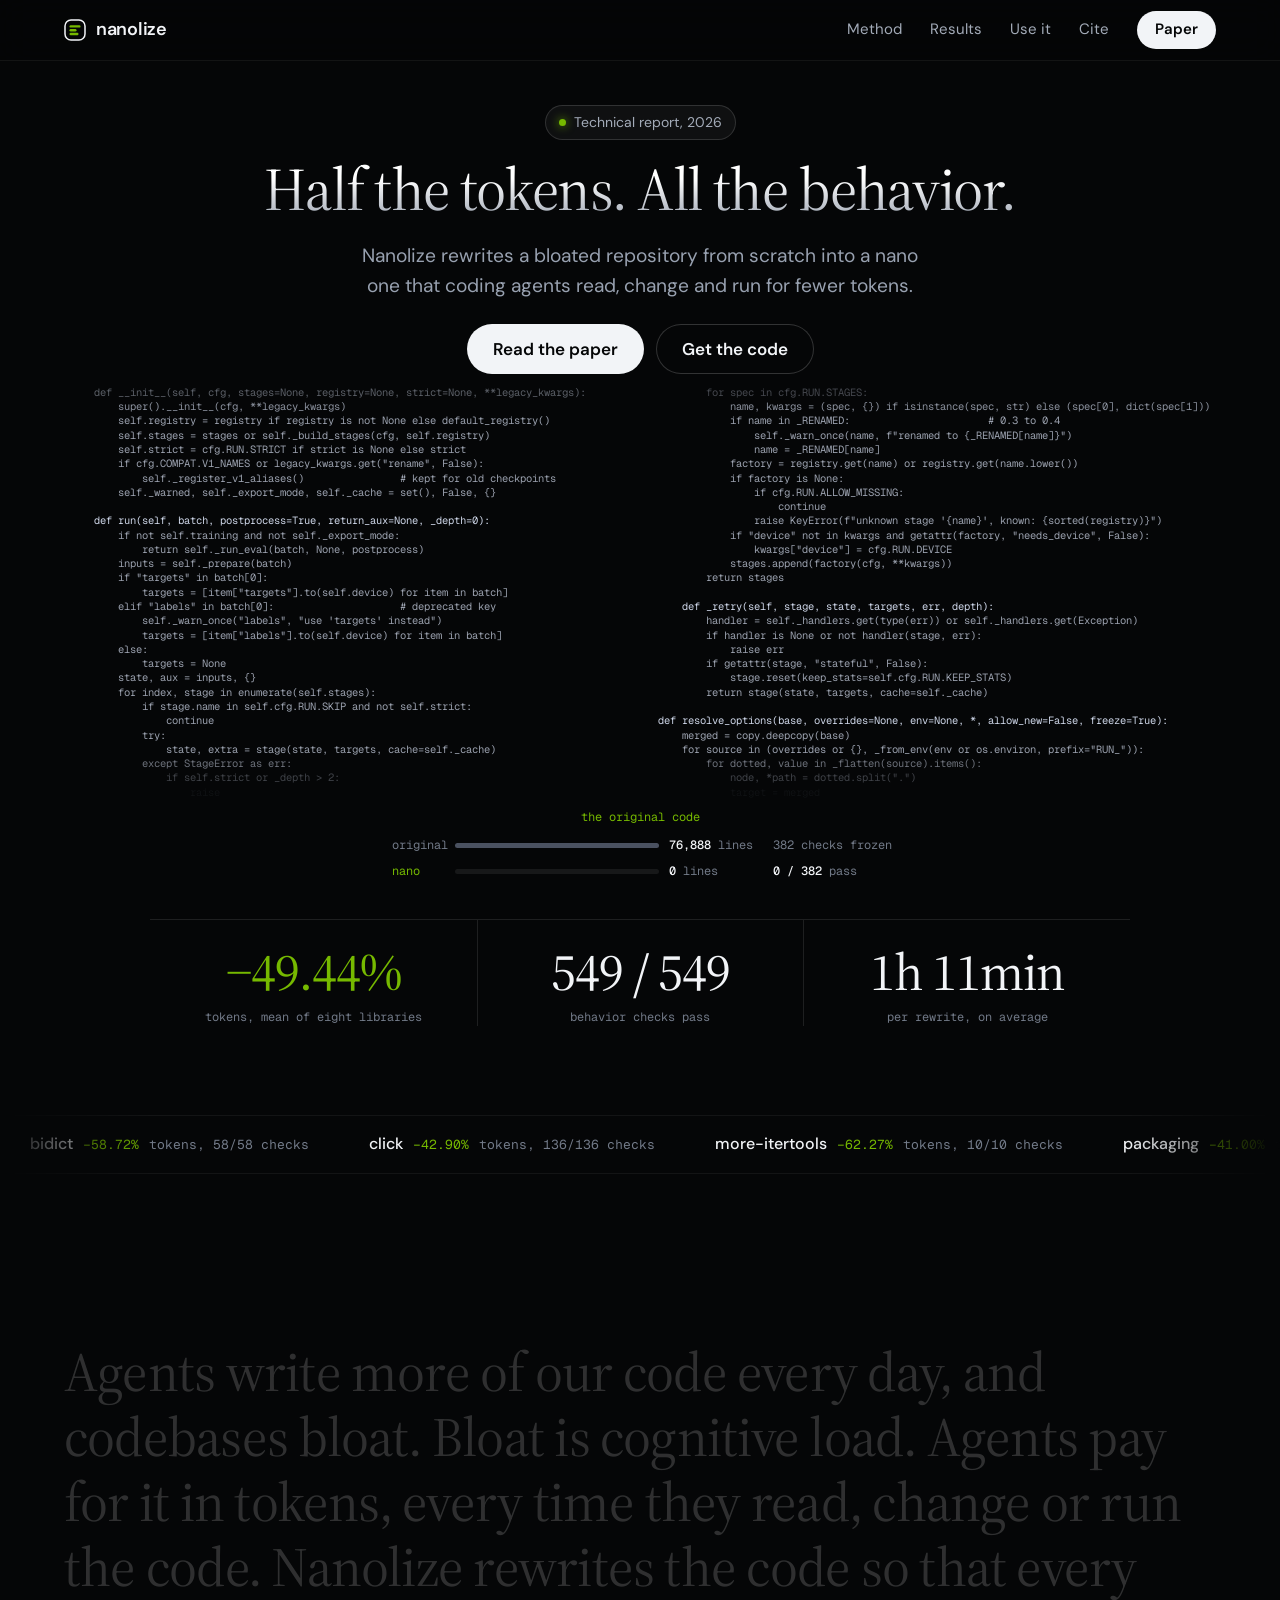
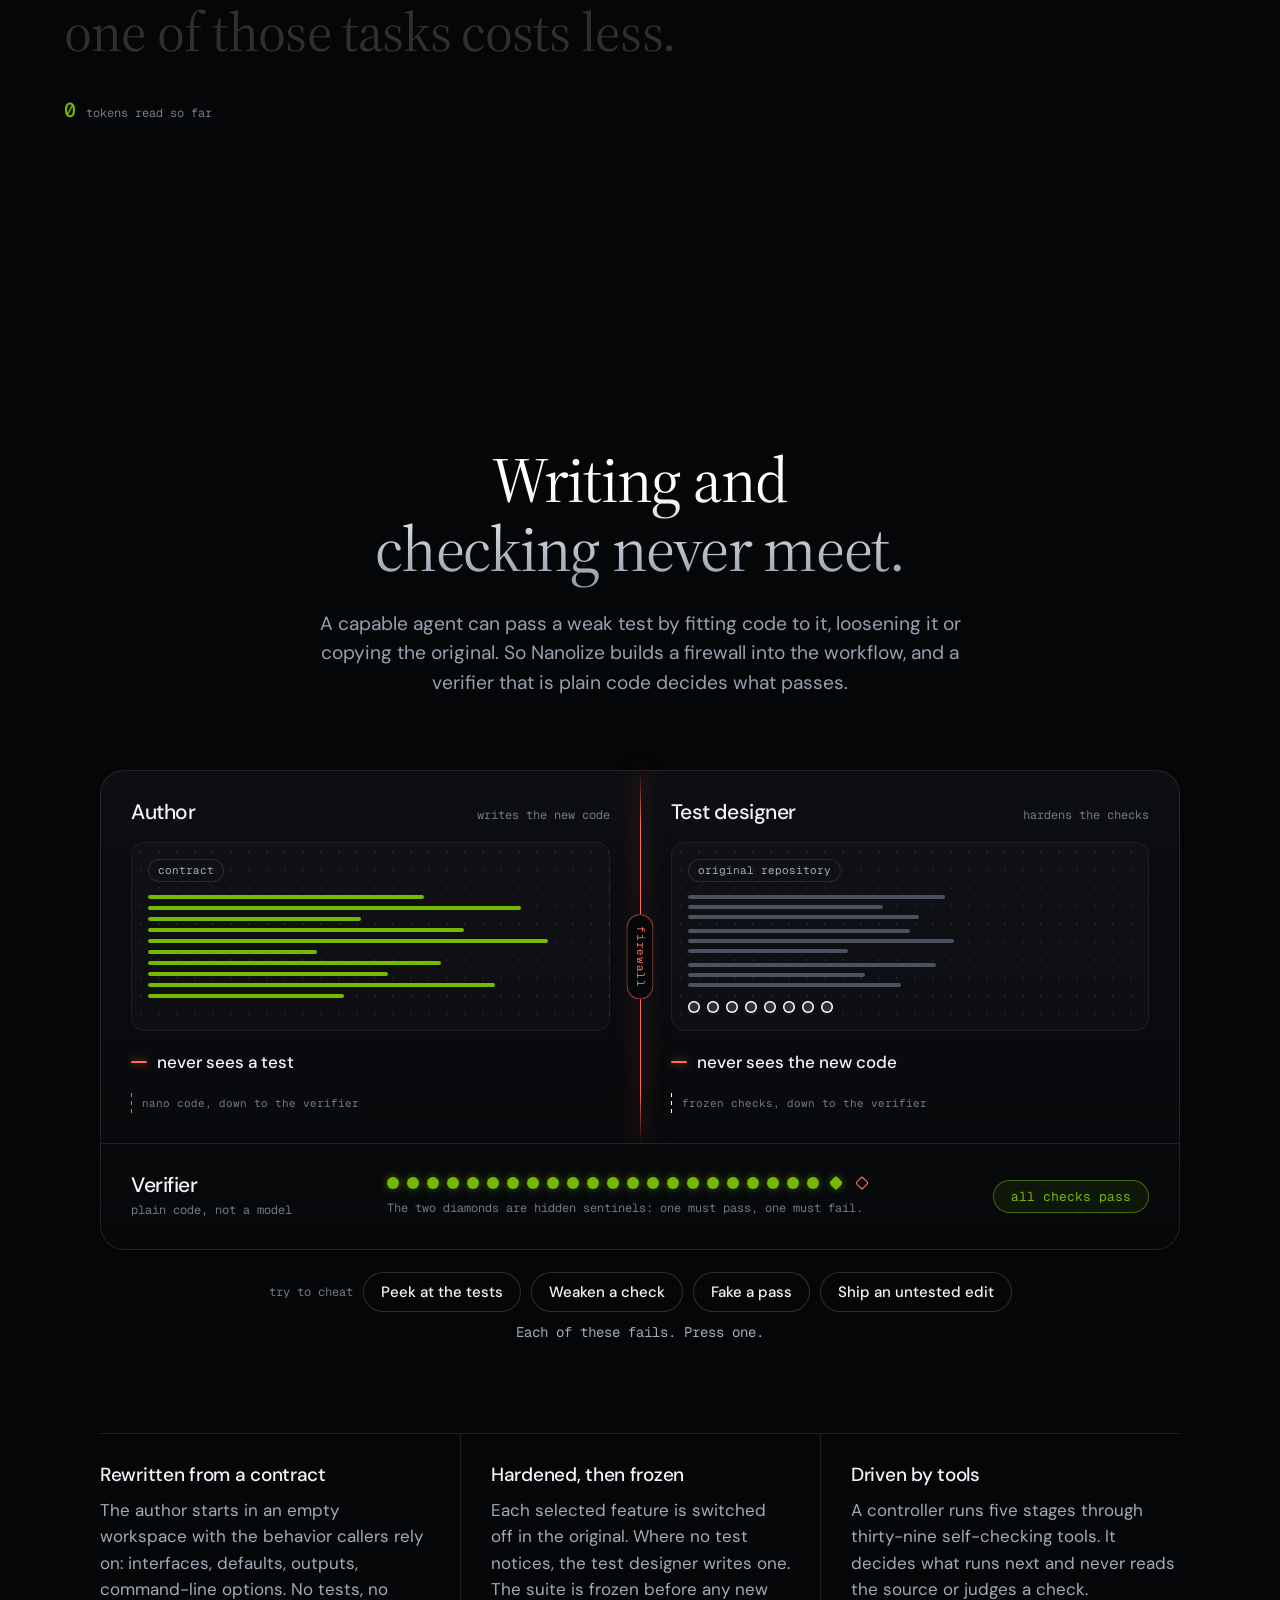
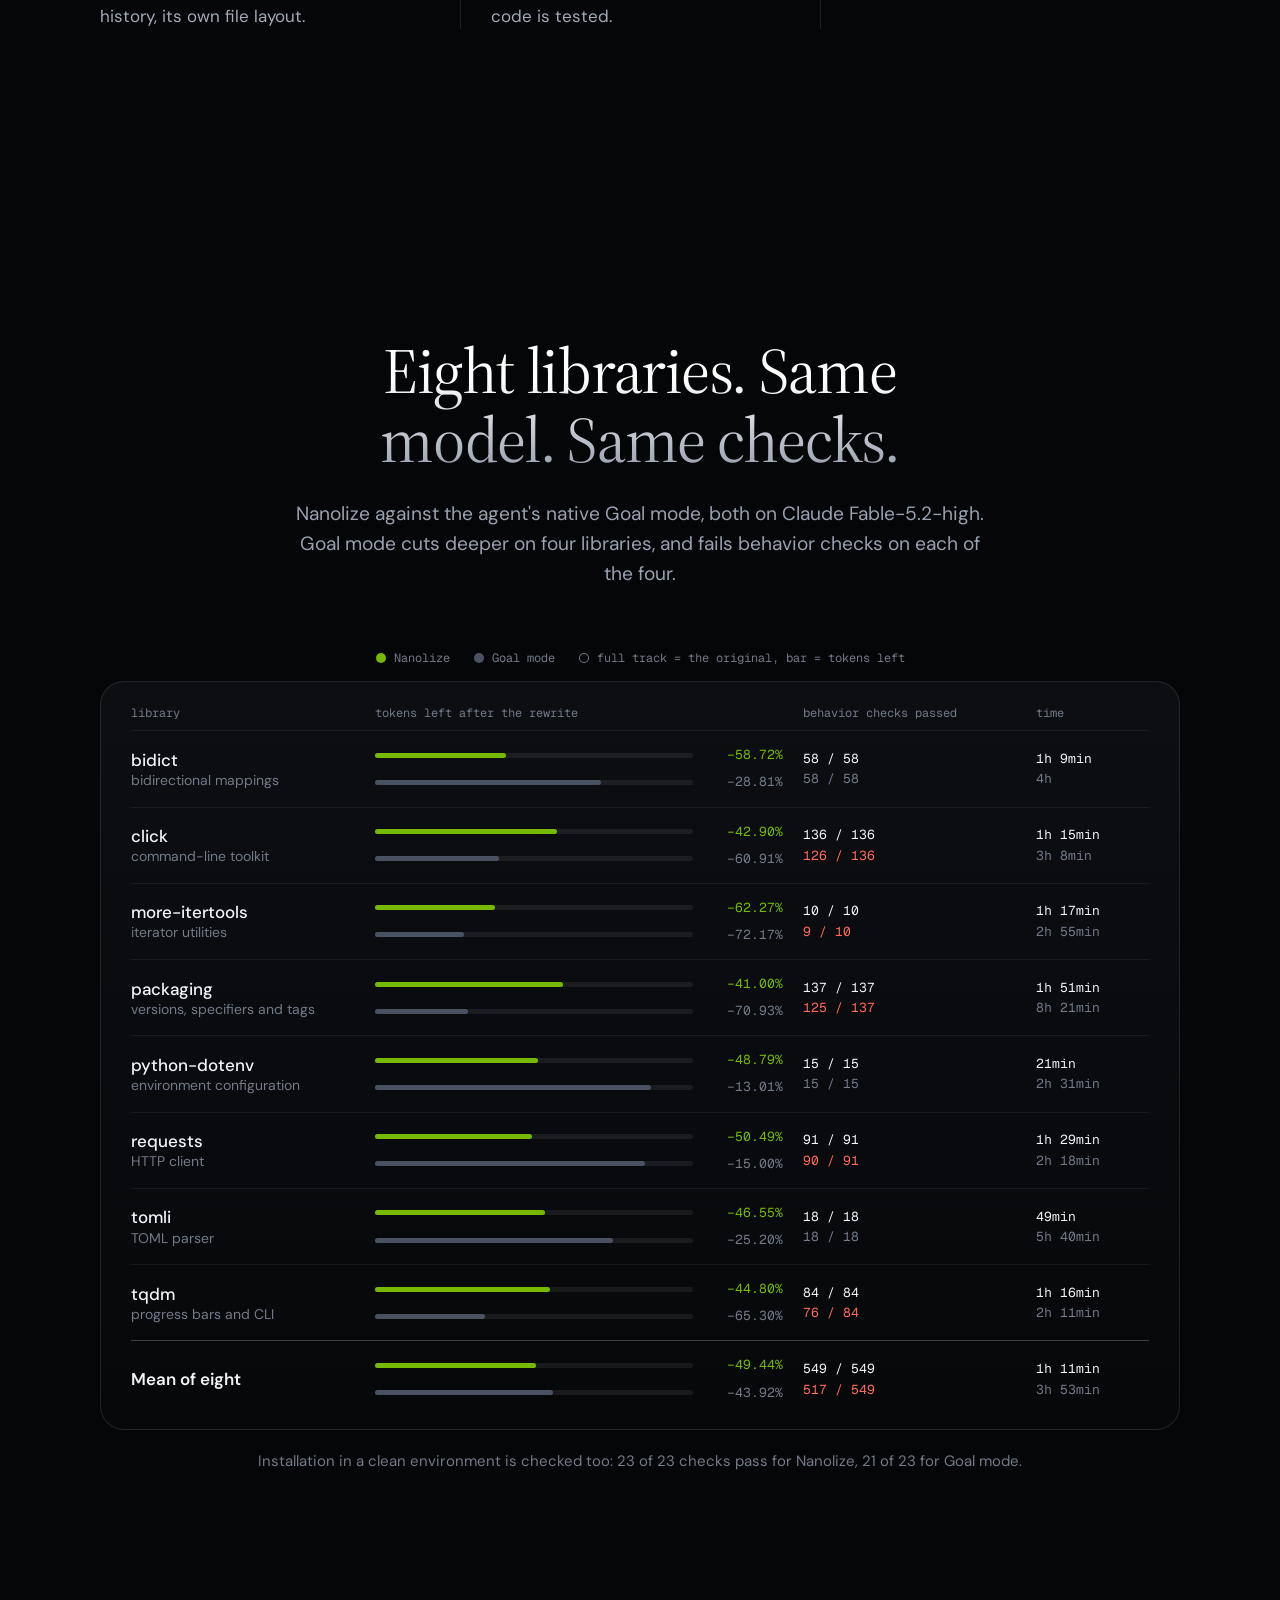
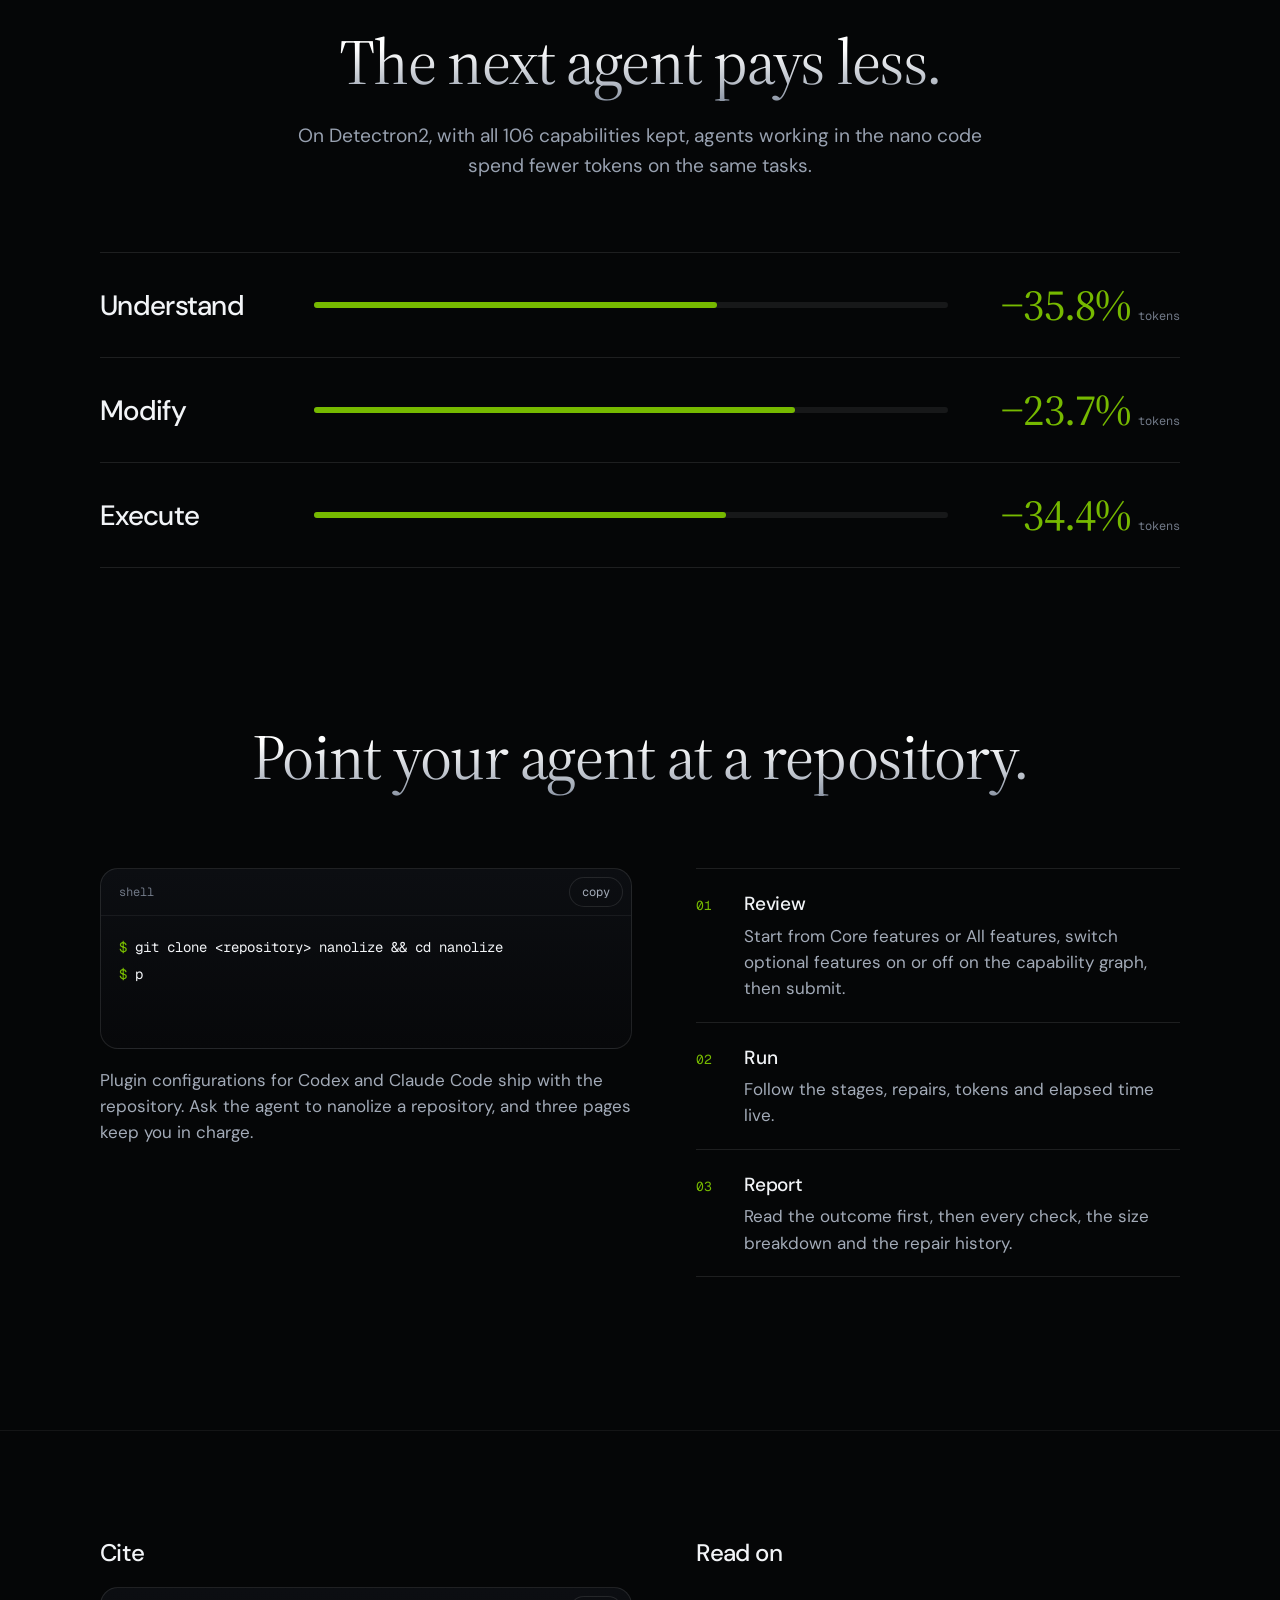
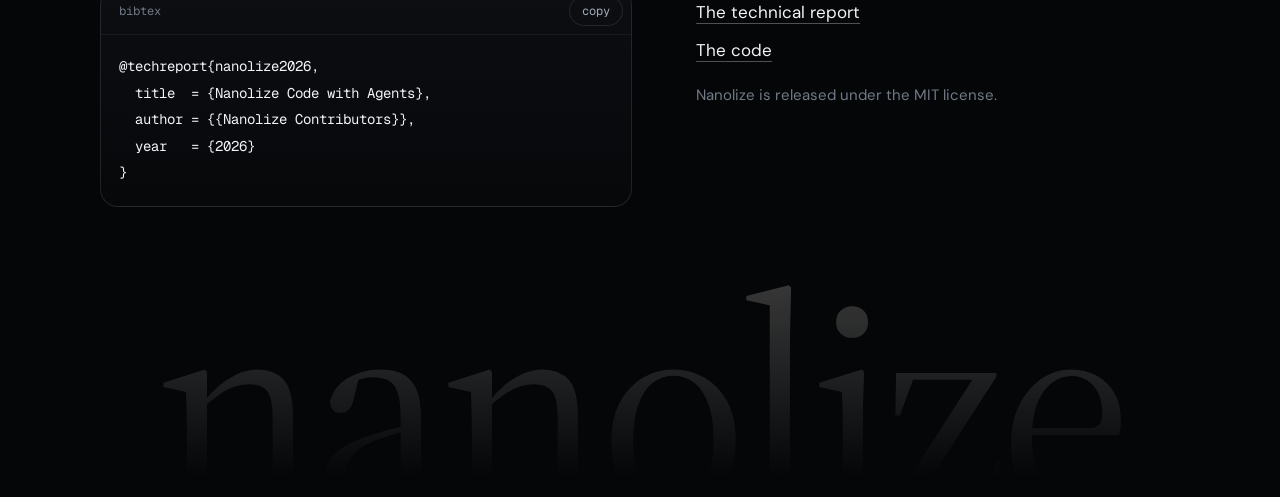
==== commit 53a6a1b1: "Build of nanolize-homepage 8253d90" ====
--- a/index.html
+++ b/index.html
@@ -75,6 +75,7 @@
 .cmp .row{display:grid;grid-template-columns:4.4em minmax(0,1fr) 7.8em 9.6em;align-items:center;gap:10px;white-space:nowrap}
 .cmp .bar{display:block;height:5px;border-radius:99px}
 .cmp .bar i{display:block;height:100%;width:100%;border-radius:99px;background:var(--mute)}
+.cmp .nano .bar{background:rgba(var(--hi),.07)}
 .cmp .nano .bar i{width:47.4%;background:var(--green-f)}
 .cmp b{font-weight:500;color:var(--ink);transition:color .35s}
 .cmp .nano .k{color:var(--green)}
@@ -306,7 +307,7 @@
       <h1 class="grad"><span>Half the tokens.</span> <span>All the behavior.</span></h1>
       <p class="sub">Nanolize rewrites a bloated repository from scratch into a nano one that coding agents read, change and run for fewer tokens.</p>
       <p class="cta"><a class="btn go" href="#">Read the paper</a><a class="btn gh" href="#">Get the code</a></p>
-      <div class="stage" id="stage" role="img" aria-label="Animation: a wall of complicated code turns into a sky of stars joined by a tangle of lines, the same code drawn as a graph. Then the sky is simplified to a subgraph: the stars and lines that stay, standing for 36,458 of Detectron2's 76,888 lines, light up green as a spiral galaxy, a small core and two arms winding out of it with a knot of stars at every package, the rest fade, 382 checks run out along the arms and the subgraph flashes. Stars and lines near the pointer brighten.">
+      <div class="stage" id="stage" role="img" aria-label="Animation: a wall of complicated code turns into a sky of stars joined by a tangle of lines, the same code drawn as a graph. The stars fill the space of the scene, which is seen from low down and turns slowly. Then the sky is simplified to a subgraph: the stars and lines that stay, standing for 36,458 of Detectron2's 76,888 lines, light up green as a spiral galaxy, a small core and two arms winding out of it and leaning out of its level, with a knot of stars at every package, the rest fade, 382 checks run out along the arms and the subgraph flashes. Stars and lines near the pointer brighten.">
         <div class="cmp m" id="cmp">
           <span class="ph" id="orb-phase">delivered</span>
           <div class="row"><span class="k">original</span><span class="bar"><i></i></span><span><b class="num">76,888</b> lines</span><span class="c">382 checks frozen</span></div>
@@ -548,6 +549,9 @@
      stars and lines that stay light up green, the rest are blown away to a trace. What stays is a spiral galaxy:
      a small core and two arms winding out of it, each arm a bright spine with a fine mesh on either side. It was
      in the sky all along, hidden in the tangle. Once something is a star of the subgraph it does not move.
+     The sky is a space, not a sheet. The stars fill the whole scene, above the galaxy, below it and out past its
+     rim; the scene is seen from low down, in perspective, and turns slowly, so near stars pass in front of far
+     ones. The galaxy has depth too: its two arms lean out of the level, each its own way.
      The share of stars that stays is the real ratio for Detectron2, 36,458 of 76,888 lines. The graph itself is
      illustrative and the code shown is a made-up example; the labels are Detectron2's public packages.
      The sky answers the pointer: stars and lines near it brighten and lean away, what was removed shows again
@@ -639,41 +643,46 @@
     const rng = (a => () => { a |= 0; a = a + 0x6D2B79F5 | 0; let t = Math.imul(a ^ a >>> 15, 1 | a); t = t + Math.imul(t ^ t >>> 7, 61 | t) ^ t; return ((t ^ t >>> 14) >>> 0) / 4294967296; })(41);
     const d2 = (p, q) => (p.x - q.x) ** 2 + (p.y - q.y) ** 2 + (p.z - q.z) ** 2;
 
-    /* The stars, in units of the disc's radius; the disc lies in the x-z plane. First the K that stay: a spiral
-       galaxy, orderly in the large and loose in the small.
-       The core: one star in the middle and 44 spread over a small flattened ball round it.
+    /* The stars, in units of the galaxy's radius; y is upright and the scene turns about it. First the K that
+       stay: a spiral galaxy, orderly in the large and loose in the small.
+       The core: one star in the middle and 44 spread over a small ball round it.
        The two arms: logarithmic spirals out of the core, one a full turn, the other shorter, neither quite true:
-       each spine wavers. Six stars on each spine are the packages, and each package has its own knot of stars,
-       some rich, some thin. A feather or two peels off each arm, and the remaining stars are strewn along the
-       arms, close to the spine more often than far from it.
-       Then the stars that go: scattered through the same disc, thicker than it, and over the whole first screen. */
+       each spine wavers. The arms do not share a plane: each lies in its own, tipped LEAN out of the level about
+       its own line (NODE), so one arm passes over the other and the galaxy has depth from every side. Six stars
+       on each spine are the packages, and each package has its own ball of stars, some rich, some thin. A feather
+       or two peels off each arm, and the remaining stars are strewn along the arms, beside them, above them and
+       below them (THICK), close to the spine more often than far from it.
+       Then the stars that go. Most of them (LOCAL) fill the space round the galaxy: a drum RIM wide and DEEP
+       above and below the level, thinner towards its edge, with more of them out towards the rim and away from
+       the level than in the galaxy's own thin middle. The rest are spread over the whole first screen. */
     const S = [], HUB = [], SPINE = [[], []], ARM = [[], []], PRE = [], NC = 44, R0 = .27, TURN = [1.03, .84], END = [1, .93], HW = .2;
+    const LEAN = [.11, .1], NODE = [.4, 2.7], THICK = .12, LOCAL = .72, RIM = 1.25, DEEP = .5;
     const bell = () => (rng() + rng() + rng()) / 1.5 - 1;                        // -1..1, mostly near 0
     const add = o => { S.push(o); return S.length - 1; };
     const clear = (x, y, z, ids, gap) => ids.every(j => (S[j].x - x) ** 2 + (S[j].y - y) ** 2 + (S[j].z - z) ** 2 > gap * gap);
     add({ x: 0, y: 0, z: 0, keep: true, hub: 0, ord: 0, chk: 0 }); HUB.push(0);
     for (let i = 0; i < NC; i++) { const yy = 1 - 2 * (i + .5) / NC, rr = Math.sqrt(1 - yy * yy), th = i * 2.39996, far = .13 + .06 * rng();
-      add({ x: far * rr * Math.cos(th), y: far * .52 * yy, z: far * rr * Math.sin(th), keep: true, core: true, ord: .03 + .04 * rng(), chk: .04 * rng() }); }
+      add({ x: far * rr * Math.cos(th), y: far * .82 * yy, z: far * rr * Math.sin(th), keep: true, core: true, ord: .03 + .04 * rng(), chk: .04 * rng() }); }
     const WAVE = [0, 1].map(() => [rng() * TAU, rng() * TAU]);
     const at = (a, u, v, y) => { const th = .5 + a * 3.4 + TURN[a] * TAU * u, r = R0 * Math.pow(END[a] / R0, u) * (1 + .055 * Math.sin(3.1 * th + WAVE[a][0]) + .024 * Math.sin(7.7 * th + WAVE[a][1])) * (1 + v);
-      return { x: r * Math.cos(th), y: .04 * r * Math.sin(th + 1) + y, z: r * Math.sin(th) }; };
+      return { x: r * Math.cos(th), y: LEAN[a] * r * Math.sin(th - NODE[a]) + y, z: r * Math.sin(th) }; };
     const even = (a, f) => Math.log(1 + f * (END[a] / R0 - 1)) / Math.log(END[a] / R0);             // equal steps along the arm, not equal angles
     for (let a = 0; a < 2; a++) { const sp = SPINE[a], ids = ARM[a], n = a ? 42 : 50, pace = a ? .82 : 1;
       for (let j = 0; j < n; j++) { const u = even(a, (j + .5) / n), i = add({ ...at(a, u, (rng() - .5) * .014, (rng() - .5) * .012), keep: true, arm: a, u, spine: true, ord: .1 + .86 * u * pace, chk: .05 + .95 * u * pace });
         if (j) PRE.push([sp[j - 1], i, 1]); sp.push(i); ids.push(i); }
       [.1, .27, .44, .61, .78, .95].forEach(f => { const h = sp[Math.round(clamp01(f + (rng() - .5) * .06) * (n - 1))], c = S[h], rad = (.05 + .055 * Math.hypot(c.x, c.z)) * (.75 + .6 * rng()), want = 5 + Math.floor(rng() * 9), mine = [];
         c.hub = HUB.length; c.rad = rad; HUB.push(h);
-        for (let tries = 0; mine.length < want && tries < 300; tries++) { const x = c.x + bell() * rad * 1.5, y = c.y + bell() * rad * .6, z = c.z + bell() * rad * 1.5; if (!clear(x, y, z, ids, .026 + .012 * Math.hypot(x, z))) continue;
+        for (let tries = 0; mine.length < want && tries < 300; tries++) { const x = c.x + bell() * rad * 1.5, y = c.y + bell() * rad * 1.15, z = c.z + bell() * rad * 1.5; if (!clear(x, y, z, ids, .026 + .012 * Math.hypot(x, z))) continue;
           const far = Math.hypot(x - c.x, y - c.y, z - c.z), i = add({ x, y, z, keep: true, arm: a, u: c.u, knot: true, far, ord: c.ord + .012 + .05 * far / (rad * 1.5), chk: c.chk + .012 }); mine.push(i); ids.push(i); }
         mine.sort((p, q) => S[p].far - S[q].far).forEach((i, n) => { const inner = mine.slice(0, n), to = n < 4 || rng() < .25 ? h : inner.reduce((best, j) => d2(S[i], S[j]) < d2(S[i], S[best]) ? j : best, inner[0]);
           PRE.push([to, i, 0]); if (n > 1 && rng() < .45) PRE.push([inner[Math.floor(rng() * n)], i, 0]); }); });
       [1, -1].forEach((dir, n) => { const j0 = Math.round((.3 + .34 * n + .12 * rng()) * (n ? n : 1) * (sp.length - 1) / (n ? n : 1)), c = S[sp[j0]], len = dir > 0 ? 5 + Math.floor(rng() * 3) : 3 + Math.floor(rng() * 2); let prev = sp[j0];   // feathers: one peels outward, a shorter one inward
         for (let q = 1; q <= len; q++) { const u = Math.min(1.04, c.u + q * .03), i = add({ ...at(a, u, dir * q * (.036 + .01 * rng()), bell() * .012), keep: true, arm: a, u, ord: c.ord + q * .02, chk: c.chk + q * .012 }); PRE.push([prev, i, 0]); prev = i; ids.push(i); } }); }
-    for (let a = 0, tries = 0; S.length < K && tries < 20000; a = 1 - a, tries++) { const u = even(a, rng()), wide = HW * (.45 + .75 * Math.sin(Math.PI * Math.pow(u, .8))), o = at(a, u, bell() * wide * 1.5, bell() * .04 * (1 - .4 * u));
+    for (let a = 0, tries = 0; S.length < K && tries < 20000; a = 1 - a, tries++) { const u = even(a, rng()), wide = HW * (.45 + .75 * Math.sin(Math.PI * Math.pow(u, .8))), o = at(a, u, bell() * wide * 1.5, bell() * THICK * (1 - .4 * u));
       if (!clear(o.x, o.y, o.z, ARM[a], .03 + .016 * Math.hypot(o.x, o.z))) continue; const pace = a ? .82 : 1; ARM[a].push(add({ ...o, keep: true, arm: a, u, loose: true, ord: .12 + .86 * u * pace, chk: .06 + .94 * u * pace })); }
-    const CL = K + Math.round((N - K) * .58);                                   // stars below this index sit in the disc
-    while (S.length < CL) { const ball = rng() < .16, r = ball ? .36 * Math.pow(rng(), .7) : 1.2 * Math.sqrt(rng()), th = rng() * TAU;
-      S.push({ x: r * Math.cos(th), y: bell() * (ball ? .2 : .25 * (1 - .45 * Math.min(1, r))), z: r * Math.sin(th) }); }
+    const CL = K + Math.round((N - K) * LOCAL);                                // stars below this index sit in or round the galaxy
+    while (S.length < CL) { const ball = rng() < .06, r = ball ? .4 * Math.pow(rng(), .7) : RIM * Math.pow(rng(), .45), th = rng() * TAU, v = rng() * 2 - 1;
+      S.push({ x: r * Math.cos(th), y: ball ? bell() * .26 : Math.sign(v) * Math.pow(Math.abs(v), .65) * DEEP * (1 - .3 * (r / RIM) ** 2), z: r * Math.sin(th) }); }
     while (S.length < N) { const r = Math.pow(rng(), .62), th = rng() * TAU; S.push({ wide: true, ux: r * Math.cos(th), uz: r * Math.sin(th), uy: rng() * 2 - 1 }); }
     S.forEach(p => { if (p.wide) { p.x = p.ux * 3.2; p.y = p.uy * 1.6; p.z = p.uz * 3.2; } });   // nominal place, only for finding neighbours
 
@@ -681,7 +690,8 @@
        kind 0: everything else: the knots round the packages, the feathers, every loose star tied to its nearest
        one or two, and a few long ties from one arm across to the other). Each kept line runs from its earlier end
        to its later one, so the arms can be drawn outward. MESS is everything that goes: every star tied to a
-       neighbour or two, and long ties across the disc. The opening sky shows both, equally faint. */
+       neighbour or two, and longer ties through the space round the galaxy; out past the rim the ties are fewer and
+       shorter, so the far field reads as stars. The opening sky shows both, fainter the further away they are. */
     const KEPT = [], MESS = [], tied = new Set(), deg = new Uint8Array(N);
     const key = (i, j) => i < j ? i * N + j : j * N + i;
     const keep = (i, j, kind) => { if (i === j || tied.has(key(i, j))) return; tied.add(key(i, j)); if (S[i].ord > S[j].ord) { const t = i; i = j; j = t; } KEPT.push({ a: i, b: j, kind }); deg[i]++; deg[j]++; };
@@ -697,15 +707,15 @@
     const tie = (i, j) => { if (i !== j && !tied.has(key(i, j))) { tied.add(key(i, j)); MESS.push({ i, j, off: Math.min(1, Math.max(S[i].ord, S[j].ord) * .8 + rng() * .2), spark: rng() < .22 }); } };
     S.forEach((p, i) => {
       p.mag = rng() < .04 ? 2.3 + rng() : .85 + rng() * .8; p.ph = rng() * TAU; p.sp = .5 + rng() * 1.3; p.tint = TINT[Math.floor(rng() * TINT.length)]; p.sw = (.5 + rng() * .8) * (rng() < .5 ? 1 : -.6);
-      p.rn = Math.min(1, Math.hypot(p.x, p.z));                                   // the flash passes outward
+      p.rxz = Math.hypot(p.x, p.z); p.rn = Math.min(1, p.rxz);                                   // the flash passes outward
       if (!p.keep) p.ord = p.wide ? .5 + .5 * rng() : clamp01(Math.log(Math.max(p.rn, R0) / R0) / Math.log(1 / R0) * .8 + rng() * .2);   // the sky clears outward, as the arms grow
     });
     S.forEach((p, i) => { const [a, da, b, db] = near2[i];
       if (p.keep) { if (rng() < .5) tie(i, a); if (db < .02 && rng() < .3) tie(i, b); }
-      else { if (da < .03) tie(i, a); if (db < .03 && rng() < .5) tie(i, b); }
-      if (!p.wide && rng() < (p.keep ? .55 : .9)) { const j = Math.floor(rng() * CL); if (d2(p, S[j]) < .5) tie(i, j); } });
+      else { const nn = p.rxz > 1 ? .045 : .08; if (da < nn) tie(i, a); if (db < nn && rng() < .6) tie(i, b); }
+      if (!p.wide) for (let n = p.keep ? 1 : 5; n--;) if (rng() < (p.keep ? .55 : p.rxz > 1 ? .3 : .7)) { const j = Math.floor(rng() * CL); if (d2(p, S[j]) < (p.keep ? .5 : .16)) tie(i, j); } });
     const SPK = [...Array(K).keys()].filter(i => i % 29 === 7 && !(S[i].hub >= 0));                 // the stars that sparkle at the finish
-    /* Every disc star starts as one character of the code; the code lets go of them from its middle outward. */
+    /* Every star in or round the galaxy starts as one character of the code; the code lets go of them from its middle outward. */
     const SHIFT = 40, CELLS = [];                                              // the second column starts this many lines further on
     for (const side of [0, 1]) for (let r = 1; r < 26; r++) { const text = CODE[(r + side * SHIFT) % CODE.length]; for (let c = 0; c < Math.min(text.length, 62); c++) if (text[c] !== ' ') CELLS.push([r, c, text[c], side]); }
     for (let i = 0; i < CL; i++) { const cell = CELLS[Math.floor(rng() * CELLS.length)], p = S[i]; p.row = cell[0]; p.col = cell[1]; p.ch = cell[2]; p.side = cell[3];
@@ -716,7 +726,7 @@
     const GW = sprite('230,236,255'), GG = sprite(NV), GL = sprite('226,255,170');
 
     const SX = new Float32Array(N), SY = new Float32Array(N), SQ = new Float32Array(N), SD = new Float32Array(N), SN = new Float32Array(N), LIT = new Float32Array(N), SW = new Float32Array(N), SA = new Float32Array(N), TX = new Float32Array(N), TY = new Float32Array(N), LA = new Float32Array(HUB.length);
-    const BK = Array.from({ length: 18 }, () => []);                            // lit links by kind and depth, one stroke each
+    const BK = Array.from({ length: 18 }, () => []), TB = Array.from({ length: 5 }, () => []);                            // lit links by kind and depth, one stroke each
     const hud = { lines: $('#orb-lines'), checks: $('#orb-checks'), phase: $('#orb-phase'), bar: $('#orb-bar'), box: $('#cmp') };
     const PHASE = ['the original code', 'the same code, as a graph', 'rewriting from scratch', 'running the frozen checks', 'delivered'];
     let W = 0, H = 0, dpr = 1, cx = 0, cy = 0, R = 1, UN = 1, RW = 1, F = 1000, tilt0 = .46, shown = -1, spin = .6, yaw = 0, pitch = 0, tyaw = 0, tpitch = 0, clock = 0;
@@ -726,16 +736,21 @@
       const r = hero.getBoundingClientRect(), s = stage.getBoundingClientRect(), tall = s.height - hud.box.offsetHeight - 12;   // the readout sits at the bottom of the stage
       W = r.width; H = r.height; cx = s.left - r.left + s.width / 2;
       sx0 = s.left - r.left; sx1 = sx0 + s.width; sy0 = s.top - r.top; sy1 = sy0 + tall;
-      /* The disc is as wide as the stage allows and tipped just enough to fill its height: nearly edge-on on a
-         wide screen, seen from well above on a phone. Its far rim sits at the top of the stage, its near rim at the bottom. */
-      RW = Math.max(cx, W - cx) * 1.12; R = Math.min(s.width * .5, 480); tilt0 = Math.min(1, Math.max(.46, Math.asin(Math.min(.84, tall * .5 / (R * 1.06)))));
-      const room = tall + (W < 600 ? 0 : 30); let up = 0, dn = 0;                    // on a wide screen the far rim may rise a little behind the buttons
-      for (let n = 0; n < 6; n++) { F = Math.max(1000, RW * 1.5, R * 3.2); const sb = Math.sin(tilt0), cb = Math.cos(tilt0); up = R * 1.08 * sb * F / (F + R * cb); dn = R * 1.2 * sb * F / (F - R * cb) + 16; if (up + dn > room - 12) R *= (room - 12) / (up + dn); else break; }
+      /* The galaxy is as wide as the stage allows and is seen from low down: about 17 degrees above its level on
+         a wide screen, up to 34 on a phone, where the stage is nearly square. Once a turn each star that stays
+         swings nearest the eye, where it stands lowest on the screen, and once farthest, where it stands highest;
+         the galaxy is sized so that the lowest and the highest of them, with room for the names, stay inside the stage. */
+      RW = Math.max(cx, W - cx) * 1.12; R = Math.min(s.width * .5, 540); tilt0 = Math.min(.6, Math.max(.3, Math.asin(Math.min(.84, tall * .38 / (R * 1.06)))));
+      const room = tall + (W < 600 ? 0 : 30), sb = Math.sin(tilt0), cb = Math.cos(tilt0); let up = 0, dn = 0;                    // on a wide screen the far rim may rise a little behind the buttons
+      for (let n = 0; n < 6; n++) { F = Math.max(760, R * 3); up = dn = 0;
+        for (let i = 0; i < K; i++) { const p = S[i], r = p.rxz * R, y = p.y * R; up = Math.max(up, (r * sb - y * cb) * F / (F + r * cb + y * sb)); dn = Math.max(dn, (r * sb + y * cb) * F / (F - r * cb + y * sb)); }
+        up = up * 1.04 + 6; dn = dn * 1.08 + 24; if (up + dn > room - 12) R *= (room - 12) / (up + dn); else break; }
       cy = sy1 - 6 - dn - (room - 12 - up - dn) / 2; UN = Math.min(1.1, Math.max(.5, R / 440));
       dpr = Math.min(2, window.devicePixelRatio || 1, Math.sqrt(4.6e6 / (W * H)));
       cv.width = Math.round(W * dpr); cv.height = Math.round(H * dpr);
       fs = W < 600 ? 8.5 : 10.5; lh = fs * 1.36; ctx.font = `${fs}px "Geist Mono",ui-monospace,monospace`; cw = ctx.measureText('0000000000').width / 10;
-      for (const p of S) if (p.wide) { p.px = p.ux * RW; p.pz = p.uz * RW; p.py = lerp(-cy * 1.04, (H - cy) * 1.04, (p.uy + 1) / 2); } else { p.px = p.x * R; p.py = p.y * R; p.pz = p.z * R; }
+      const out = Math.max(RIM * R, s.width * .56) - R;                              // past the rim, the stars that go are spread as far as the sides of the stage
+      for (const p of S) if (p.wide) { p.px = p.ux * RW; p.pz = p.uz * RW; p.py = lerp(-cy * 1.04, (H - cy) * 1.04, (p.uy + 1) / 2); } else { const k = p.keep || p.rxz <= 1 ? R : (R + (p.rxz - 1) / (RIM - 1) * out) / p.rxz; p.px = p.x * k; p.py = p.y * R; p.pz = p.z * k; }
     };
     const dot = (x, y, r) => { ctx.beginPath(); ctx.arc(x, y, r, 0, TAU); ctx.fill(); };
     const line = (x1, y1, x2, y2) => { ctx.beginPath(); ctx.moveTo(x1, y1); ctx.lineTo(x2, y2); ctx.stroke(); };
@@ -786,13 +801,14 @@
       ctx.globalCompositeOperation = 'source-over';
       if (wake > .02) { const g = ctx.createRadialGradient(px, py, 0, px, py, reach * 1.5); g.addColorStop(0, `rgba(${WHITE},${.07 * wake})`); g.addColorStop(1, `rgba(${WHITE},0)`); ctx.fillStyle = g; ctx.fillRect(px - reach * 1.5, py - reach * 1.5, reach * 3, reach * 3); }
       ctx.lineCap = 'round'; ctx.lineWidth = 1;
-      /* the tangle: untouched lines in one stroke; a line being removed pulls back from its middle; near the pointer
-         lines brighten, and the ones already removed show again */
+      /* the tangle: untouched lines in five strokes by depth, the far ones fainter; a line being removed pulls back
+         from its middle; near the pointer lines brighten, and the ones already removed show again */
       if (web > 0) {
-        ctx.strokeStyle = `rgba(${WHITE},${.17 * web})`; ctx.beginPath(); const busy = [];
-        for (const e of MESS) { if (SN[e.i] * SN[e.j] < .05) continue; const d = clamp01((raw - e.off * .82) / .18), w = (SW[e.i] + SW[e.j]) / 2; if (d > 0 || w > .03) { if (d < 1 || w > .03) busy.push(e, d, w); continue; } ctx.moveTo(SX[e.i], SY[e.i]); ctx.lineTo(SX[e.j], SY[e.j]); }
-        for (const e of KEPT) { if (LIT[e.b] <= 0 && SW[e.a] + SW[e.b] < .06) { ctx.moveTo(SX[e.a], SY[e.a]); ctx.lineTo(SX[e.b], SY[e.b]); } }
-        ctx.stroke();
+        const busy = []; for (const tb of TB) tb.length = 0;
+        for (const e of MESS) { const nr = SN[e.i] * SN[e.j]; if (nr < .05) continue; const d = clamp01((raw - e.off * .82) / .18), w = (SW[e.i] + SW[e.j]) / 2; if (d > 0 || w > .03) { if (d < 1 || w > .03) busy.push(e, d, w); continue; }
+          TB[Math.min(4, Math.floor((SD[e.i] + SD[e.j]) * 2.5 * Math.min(1, nr * 2)))].push(SX[e.i], SY[e.i], SX[e.j], SY[e.j]); }
+        for (const e of KEPT) { if (LIT[e.b] <= 0 && SW[e.a] + SW[e.b] < .06) TB[Math.min(4, Math.floor((SD[e.a] + SD[e.b]) * 2.5))].push(SX[e.a], SY[e.a], SX[e.b], SY[e.b]); }
+        TB.forEach((tb, n) => { if (!tb.length) return; ctx.strokeStyle = `rgba(${WHITE},${(.045 + .04 * n) * web})`; ctx.beginPath(); for (let q = 0; q < tb.length; q += 4) { ctx.moveTo(tb[q], tb[q + 1]); ctx.lineTo(tb[q + 2], tb[q + 3]); } ctx.stroke(); });
         for (let n = 0; n < busy.length; n += 3) { const e = busy[n], d = busy[n + 1], w = busy[n + 2], x1 = SX[e.i], y1 = SY[e.i], x2 = SX[e.j], y2 = SY[e.j];
           if (d >= 1) { ctx.strokeStyle = `rgba(${WHITE},${.3 * w})`; line(x1, y1, x2, y2); continue; }
           const h = .5 * (1 - d); ctx.strokeStyle = `rgba(${WHITE},${(.15 + .3 * w + (d > 0 && d < .5 ? .3 * (1 - d) : 0)) * web})`;
@@ -827,7 +843,7 @@
         if (go < 1 && i < CL) { const hot = Math.sin(Math.PI * go); ctx.strokeStyle = `rgba(${WHITE},${.4 * hot})`; ctx.lineWidth = 1; line(TX[i], TY[i], x, y);                 // in flight: a streak behind it
           if (born < 1) { ctx.fillStyle = `rgba(${WHITE},${(1 - born) * .9})`; ctx.fillText(p.ch, x, y); } }                                                                        // still a character
         if (!p.keep) { const flick = L > 0 && L < .3 ? Math.sin(Math.PI * L / .3) * .6 : 0, al = Math.min(1, ((.36 + .62 * d) * tw * lerp(1 - .93 * L, 1.25, w) + flick) * near * born);
-          ctx.fillStyle = `rgba(${p.tint},${al})`; dot(x, y, size * (.95 + .7 * w) * (1 - .3 * L));
+          ctx.fillStyle = `rgba(${p.tint},${al})`; dot(x, y, size * (.75 + 1.1 * d * d) * (1 + .7 * w) * (1 - .3 * L));
           if (p.mag > 1.45 || w > .3) glow(GW, x, y, size * (4.5 + 3 * w), al * (p.mag > 2 ? .42 : p.mag > 1.45 ? .22 : .3 * w)); continue; }
         const wave = b > 0 && b < 1 ? clamp01(1 - Math.abs(b * 1.7 - .2 - p.rn) / .34) : 0;
         const done = clamp01((v - p.chk * .93) / .07), hit = done > 0 && done < 1 ? Math.sin(Math.PI * done) : 0, pop = Math.sin(Math.PI * L) * .8 + hit * 1.6 + wave * .7 + w * 1.1;
@@ -863,9 +879,14 @@
         SPK.forEach((p, n) => { const q = clamp01((b - (n * .137) % .56) / .38); if (q <= 0 || q >= 1) return; const sn = Math.sin(Math.PI * q), x = SX[p], y = SY[p], Lg = 4 + 14 * sn, D = Lg * .42;
           ctx.strokeStyle = `rgba(255,255,255,${sn})`; ctx.lineWidth = 1.5; ctx.beginPath(); ctx.moveTo(x - Lg, y); ctx.lineTo(x + Lg, y); ctx.moveTo(x, y - Lg); ctx.lineTo(x, y + Lg); ctx.stroke();
           ctx.lineWidth = .8; ctx.beginPath(); ctx.moveTo(x - D, y - D); ctx.lineTo(x + D, y + D); ctx.moveTo(x - D, y + D); ctx.lineTo(x + D, y - D); ctx.stroke(); }); }
+      /* the sky is quieter behind the words above the scene and behind the readout below it */
+      ctx.globalCompositeOperation = 'destination-out';
+      let g = ctx.createLinearGradient(0, sy0 - 120, 0, sy0 + 6); g.addColorStop(0, `rgba(0,0,0,${.62})`); g.addColorStop(1, 'rgba(0,0,0,0)'); ctx.fillStyle = g; ctx.fillRect(0, 0, W, sy0 + 6);
+      g = ctx.createLinearGradient(0, sy1 - 2, 0, sy1 + 44); g.addColorStop(0, 'rgba(0,0,0,0)'); g.addColorStop(1, `rgba(0,0,0,${.6})`); ctx.fillStyle = g; ctx.fillRect(0, sy1 - 2, W, H - sy1 + 2);
+      ctx.globalCompositeOperation = 'source-over';
       const ph = t < 2.2 || t >= 22.5 ? 0 : t < 7.2 || t >= 21.4 ? 1 : t < 11.8 ? 2 : t < 14.1 ? 3 : 4;
       if (ph !== shown) { hud.phase.textContent = PHASE[ph]; hud.box.classList.toggle('done', ph === 4); shown = ph; }
-      hud.lines.textContent = fmt(lerp(76888, 36458, m)); hud.bar.style.width = lerp(100, 47.4, m).toFixed(1) + '%'; hud.checks.textContent = `${Math.round(v * 382)} / 382`;
+      hud.lines.textContent = fmt(36458 * m); hud.bar.style.width = (47.4 * m).toFixed(1) + '%'; hud.checks.textContent = `${Math.round(v * 382)} / 382`;
     };
     const fix = new URLSearchParams(location.search).get('t'), still = calm || fix !== null, rest0 = fix !== null ? +fix : 18;
     if (fix !== null) spin = .6 + .1 * rest0;
